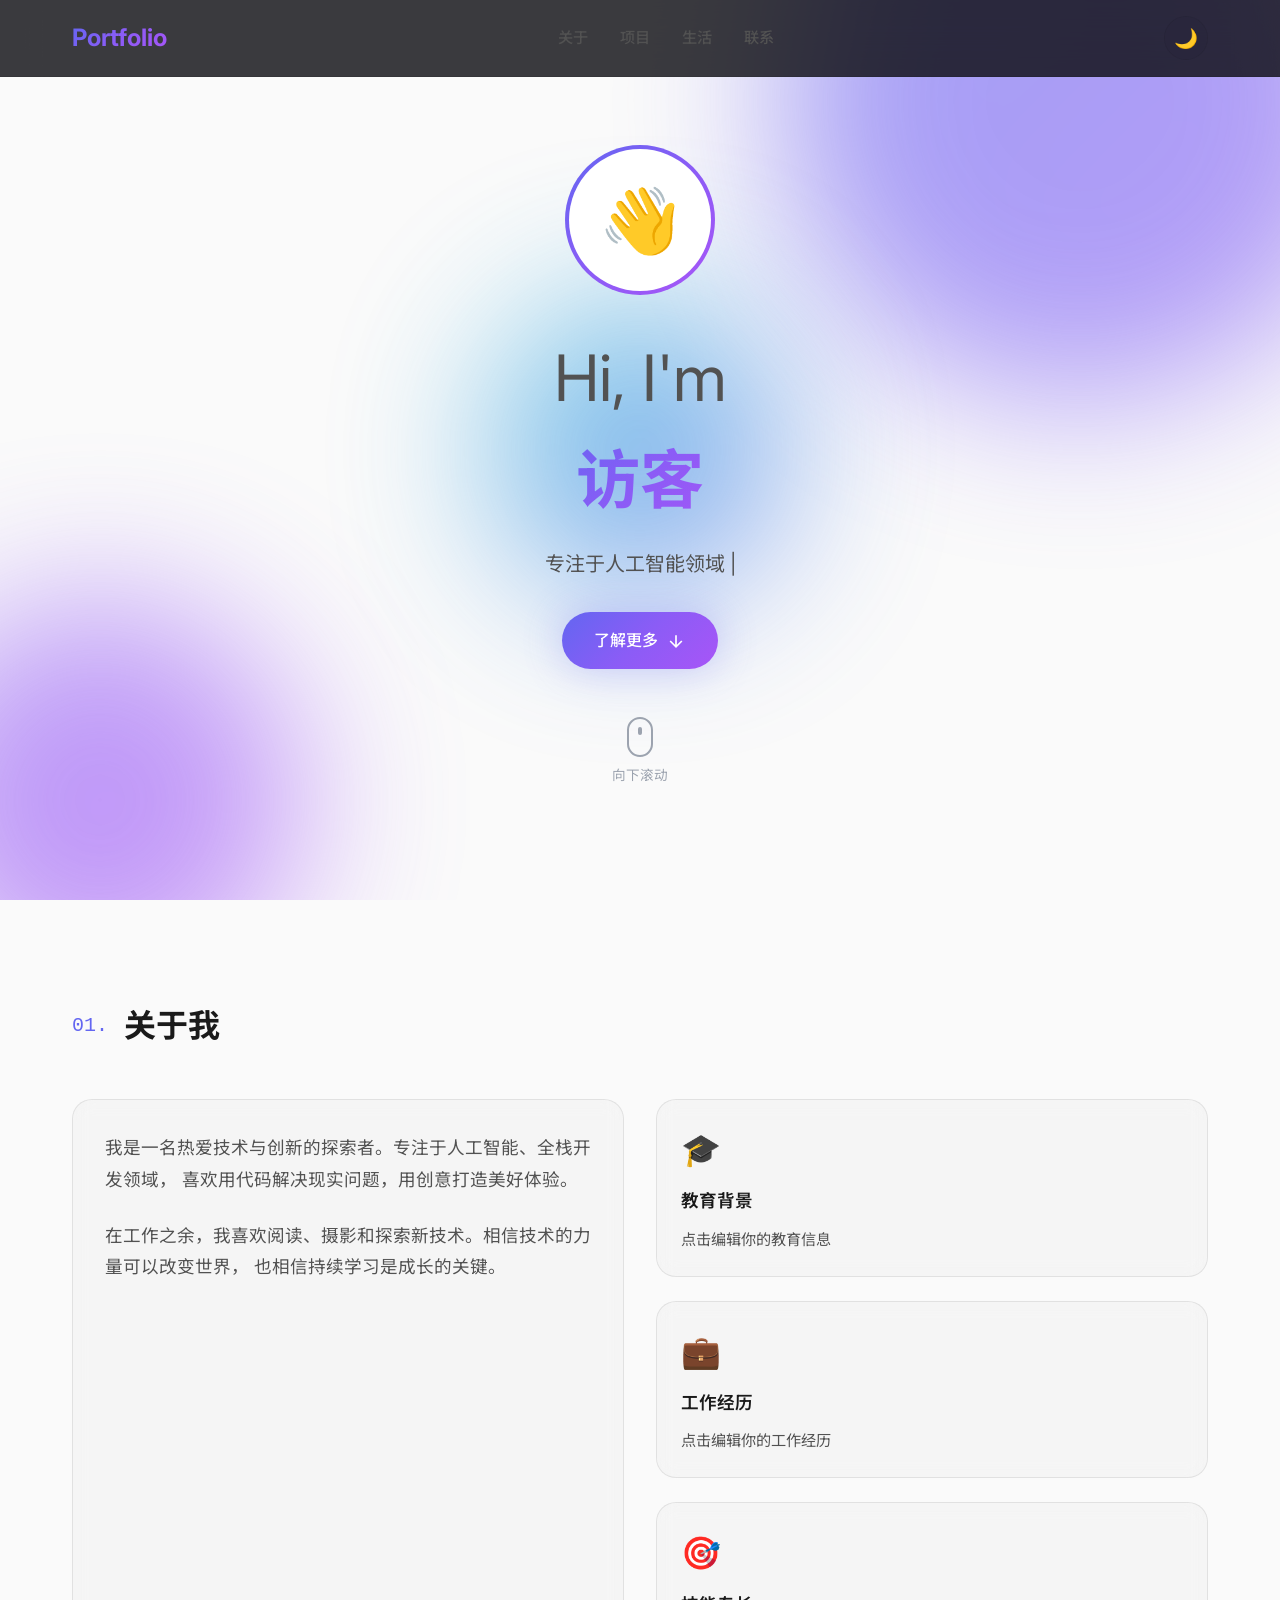
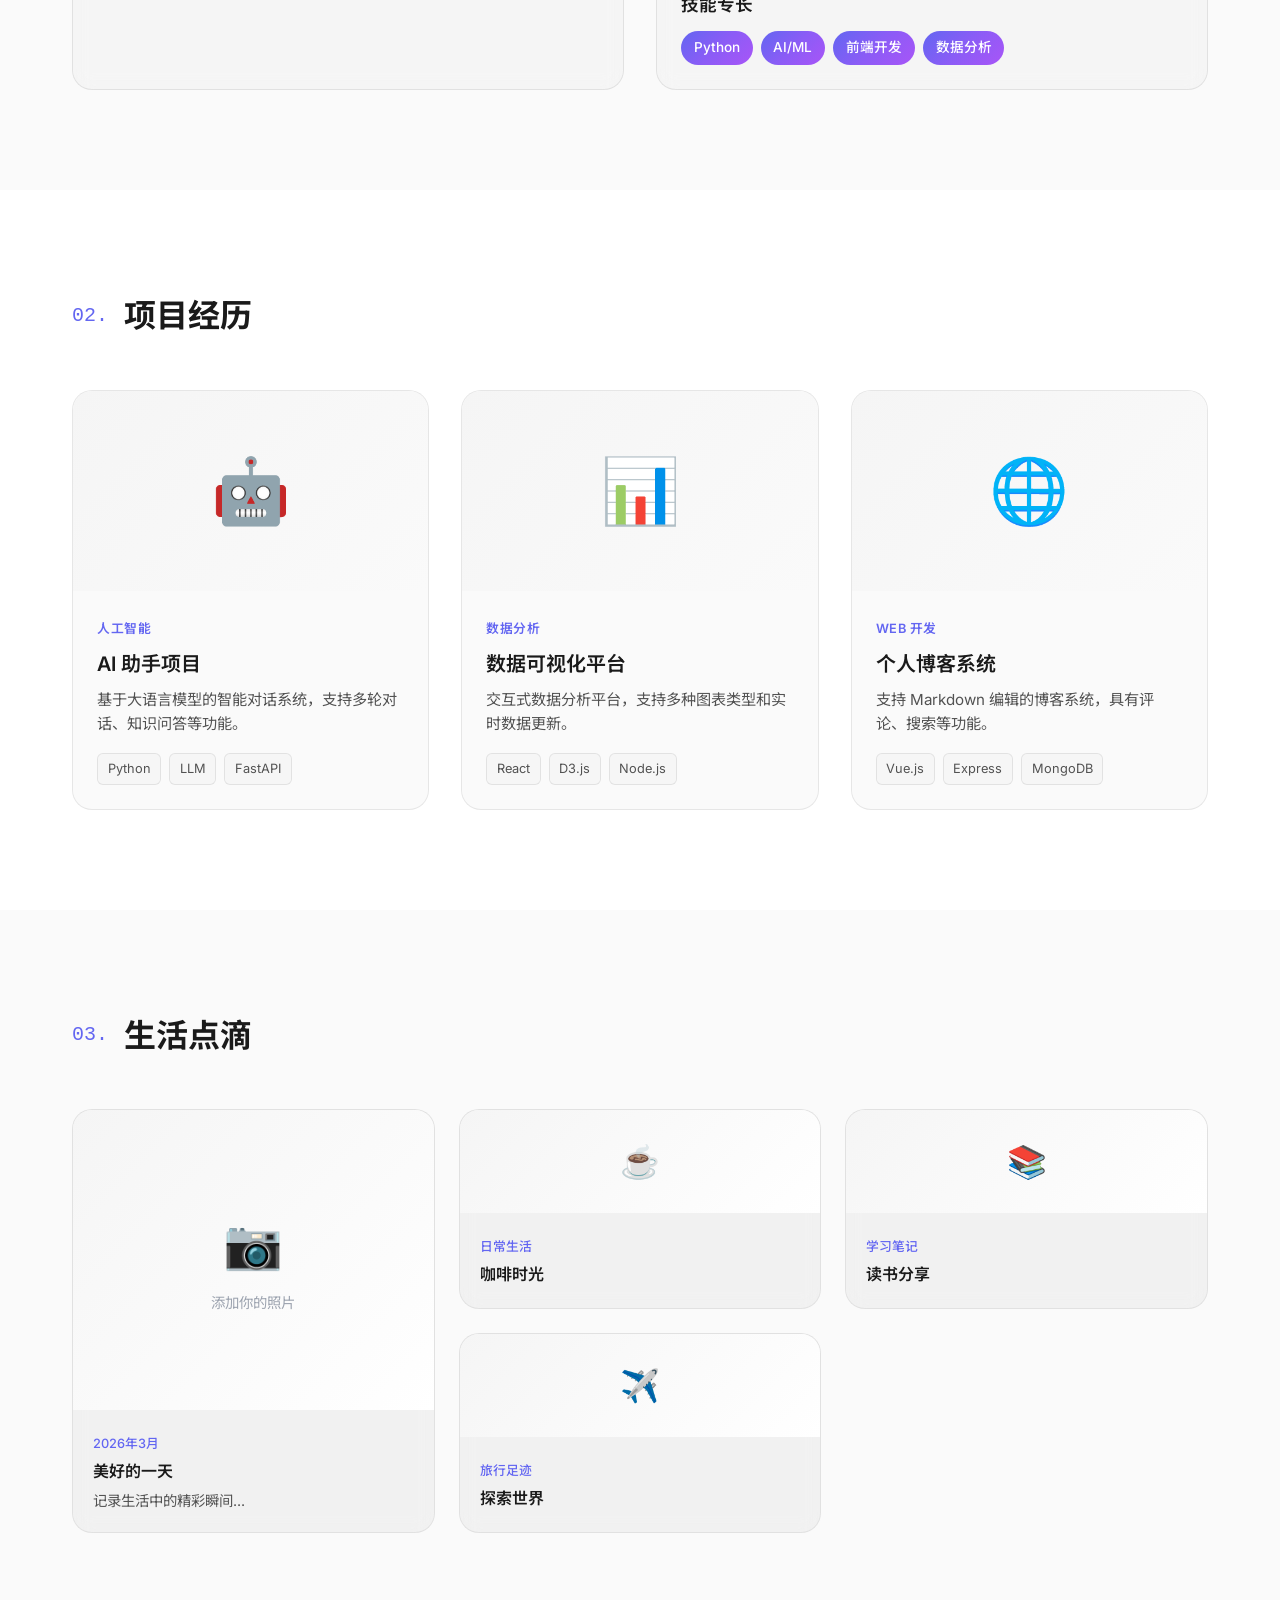
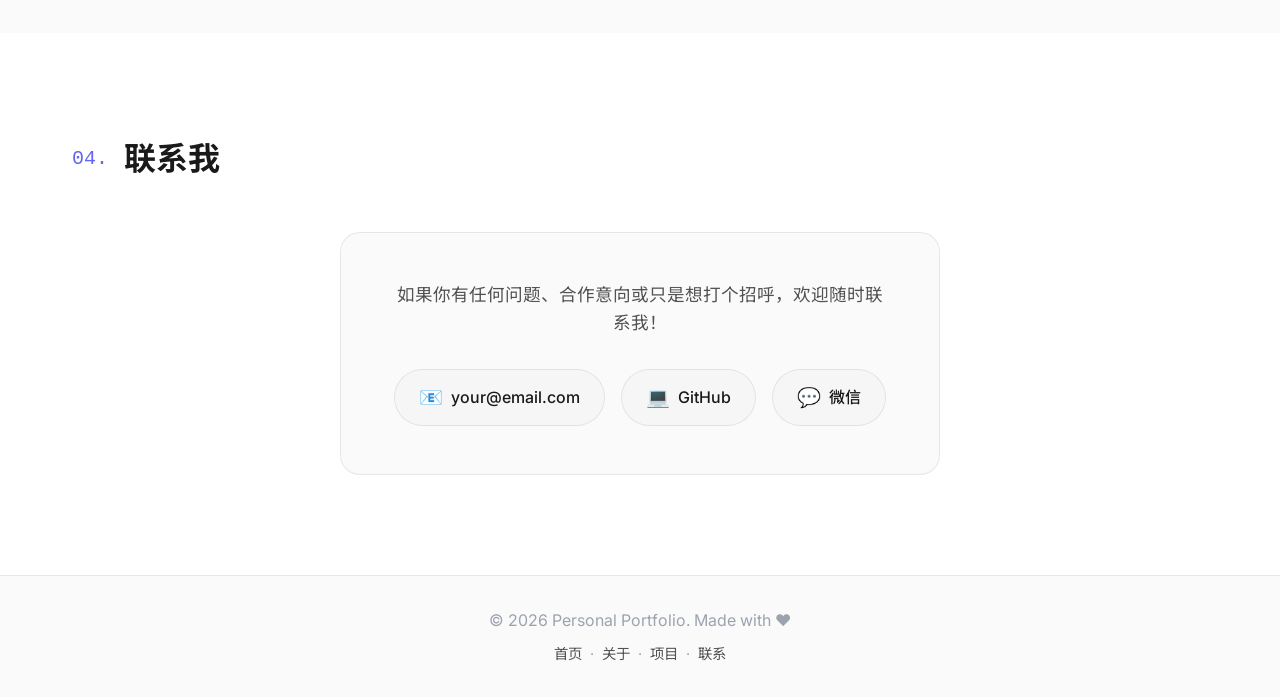
==== index.html @ 7c349e64 "Initial commit: Personal portfolio website - Modern dark/light theme design - Responsive layout with" ====
<!DOCTYPE html>
<html lang="zh-CN">
<head>
    <meta charset="UTF-8">
    <meta name="viewport" content="width=device-width, initial-scale=1.0">
    <title>个人主页</title>
    <link rel="preconnect" href="https://fonts.googleapis.com">
    <link rel="preconnect" href="https://fonts.gstatic.com" crossorigin>
    <link href="https://fonts.googleapis.com/css2?family=Inter:wght@300;400;500;600;700&family=Noto+Sans+SC:wght@300;400;500;700&display=swap" rel="stylesheet">
    <link rel="stylesheet" href="styles.css">
</head>
<body>
    <!-- 导航栏 -->
    <nav class="navbar">
        <div class="nav-container">
            <a href="#home" class="logo">Portfolio</a>
            <div class="nav-links">
                <a href="#about">关于</a>
                <a href="#projects">项目</a>
                <a href="#life">生活</a>
                <a href="#contact">联系</a>
            </div>
            <button class="theme-toggle" id="themeToggle" aria-label="切换主题">
                <span class="icon-sun">☀️</span>
                <span class="icon-moon">🌙</span>
            </button>
        </div>
    </nav>

    <!-- 首页 Hero -->
    <section id="home" class="hero">
        <div class="hero-bg">
            <div class="gradient-sphere sphere-1"></div>
            <div class="gradient-sphere sphere-2"></div>
            <div class="gradient-sphere sphere-3"></div>
        </div>
        <div class="hero-content">
            <div class="avatar-container">
                <div class="avatar-ring"></div>
                <div class="avatar">
                    <span class="avatar-emoji">👋</span>
                </div>
            </div>
            <h1 class="hero-title">
                <span class="greeting">Hi, I'm</span>
                <span class="name" id="userName">访客</span>
            </h1>
            <p class="hero-subtitle">
                <span id="typewriter"></span>
                <span class="cursor">|</span>
            </p>
            <div class="hero-cta">
                <a href="#about" class="btn btn-primary">
                    <span>了解更多</span>
                    <svg width="20" height="20" viewBox="0 0 24 24" fill="none" stroke="currentColor" stroke-width="2">
                        <path d="M12 5v14M19 12l-7 7-7-7"/>
                    </svg>
                </a>
            </div>
            <div class="scroll-indicator">
                <div class="mouse">
                    <div class="wheel"></div>
                </div>
                <span>向下滚动</span>
            </div>
        </div>
    </section>

    <!-- 关于我 -->
    <section id="about" class="section about">
        <div class="container">
            <h2 class="section-title">
                <span class="title-number">01.</span>
                关于我
            </h2>
            <div class="about-grid">
                <div class="about-intro glass-card">
                    <p class="intro-text">
                        我是一名热爱技术与创新的探索者。专注于人工智能、全栈开发领域，
                        喜欢用代码解决现实问题，用创意打造美好体验。
                    </p>
                    <p class="intro-text">
                        在工作之余，我喜欢阅读、摄影和探索新技术。相信技术的力量可以改变世界，
                        也相信持续学习是成长的关键。
                    </p>
                </div>
                <div class="about-cards">
                    <div class="info-card glass-card fade-in">
                        <div class="card-icon">🎓</div>
                        <h3>教育背景</h3>
                        <p class="card-text">点击编辑你的教育信息</p>
                    </div>
                    <div class="info-card glass-card fade-in">
                        <div class="card-icon">💼</div>
                        <h3>工作经历</h3>
                        <p class="card-text">点击编辑你的工作经历</p>
                    </div>
                    <div class="info-card glass-card fade-in">
                        <div class="card-icon">🎯</div>
                        <h3>技能专长</h3>
                        <div class="skills-tags">
                            <span class="skill-tag">Python</span>
                            <span class="skill-tag">AI/ML</span>
                            <span class="skill-tag">前端开发</span>
                            <span class="skill-tag">数据分析</span>
                        </div>
                    </div>
                </div>
            </div>
        </div>
    </section>

    <!-- 项目展示 -->
    <section id="projects" class="section projects">
        <div class="container">
            <h2 class="section-title">
                <span class="title-number">02.</span>
                项目经历
            </h2>
            <div class="projects-grid">
                <article class="project-card glass-card fade-in">
                    <div class="project-image">
                        <div class="project-placeholder">
                            <span>🤖</span>
                        </div>
                        <div class="project-overlay">
                            <a href="#" class="project-link">查看详情 →</a>
                        </div>
                    </div>
                    <div class="project-content">
                        <span class="project-tag">人工智能</span>
                        <h3 class="project-title">AI 助手项目</h3>
                        <p class="project-desc">基于大语言模型的智能对话系统，支持多轮对话、知识问答等功能。</p>
                        <div class="project-tech">
                            <span>Python</span>
                            <span>LLM</span>
                            <span>FastAPI</span>
                        </div>
                    </div>
                </article>
                <article class="project-card glass-card fade-in">
                    <div class="project-image">
                        <div class="project-placeholder">
                            <span>📊</span>
                        </div>
                        <div class="project-overlay">
                            <a href="#" class="project-link">查看详情 →</a>
                        </div>
                    </div>
                    <div class="project-content">
                        <span class="project-tag">数据分析</span>
                        <h3 class="project-title">数据可视化平台</h3>
                        <p class="project-desc">交互式数据分析平台，支持多种图表类型和实时数据更新。</p>
                        <div class="project-tech">
                            <span>React</span>
                            <span>D3.js</span>
                            <span>Node.js</span>
                        </div>
                    </div>
                </article>
                <article class="project-card glass-card fade-in">
                    <div class="project-image">
                        <div class="project-placeholder">
                            <span>🌐</span>
                        </div>
                        <div class="project-overlay">
                            <a href="#" class="project-link">查看详情 →</a>
                        </div>
                    </div>
                    <div class="project-content">
                        <span class="project-tag">Web 开发</span>
                        <h3 class="project-title">个人博客系统</h3>
                        <p class="project-desc">支持 Markdown 编辑的博客系统，具有评论、搜索等功能。</p>
                        <div class="project-tech">
                            <span>Vue.js</span>
                            <span>Express</span>
                            <span>MongoDB</span>
                        </div>
                    </div>
                </article>
            </div>
        </div>
    </section>

    <!-- 生活分享 -->
    <section id="life" class="section life">
        <div class="container">
            <h2 class="section-title">
                <span class="title-number">03.</span>
                生活点滴
            </h2>
            <div class="life-grid">
                <div class="life-card large glass-card fade-in">
                    <div class="life-image">
                        <div class="life-placeholder">
                            <span>📷</span>
                            <p>添加你的照片</p>
                        </div>
                    </div>
                    <div class="life-content">
                        <span class="life-date">2026年3月</span>
                        <h3>美好的一天</h3>
                        <p>记录生活中的精彩瞬间...</p>
                    </div>
                </div>
                <div class="life-card glass-card fade-in">
                    <div class="life-image">
                        <div class="life-placeholder small">
                            <span>☕</span>
                        </div>
                    </div>
                    <div class="life-content">
                        <span class="life-date">日常生活</span>
                        <h3>咖啡时光</h3>
                    </div>
                </div>
                <div class="life-card glass-card fade-in">
                    <div class="life-image">
                        <div class="life-placeholder small">
                            <span>📚</span>
                        </div>
                    </div>
                    <div class="life-content">
                        <span class="life-date">学习笔记</span>
                        <h3>读书分享</h3>
                    </div>
                </div>
                <div class="life-card glass-card fade-in">
                    <div class="life-image">
                        <div class="life-placeholder small">
                            <span>✈️</span>
                        </div>
                    </div>
                    <div class="life-content">
                        <span class="life-date">旅行足迹</span>
                        <h3>探索世界</h3>
                    </div>
                </div>
            </div>
        </div>
    </section>

    <!-- 联系方式 -->
    <section id="contact" class="section contact">
        <div class="container">
            <h2 class="section-title">
                <span class="title-number">04.</span>
                联系我
            </h2>
            <div class="contact-content glass-card">
                <p class="contact-intro">如果你有任何问题、合作意向或只是想打个招呼，欢迎随时联系我！</p>
                <div class="contact-links">
                    <a href="mailto:your@email.com" class="contact-link">
                        <span class="contact-icon">📧</span>
                        <span>your@email.com</span>
                    </a>
                    <a href="https://github.com/yourusername" class="contact-link" target="_blank">
                        <span class="contact-icon">💻</span>
                        <span>GitHub</span>
                    </a>
                    <a href="#" class="contact-link">
                        <span class="contact-icon">💬</span>
                        <span>微信</span>
                    </a>
                </div>
            </div>
        </div>
    </section>

    <!-- 页脚 -->
    <footer class="footer">
        <div class="container">
            <p>© 2026 Personal Portfolio. Made with ❤️</p>
            <p class="footer-links">
                <a href="#home">首页</a>
                <span>·</span>
                <a href="#about">关于</a>
                <span>·</span>
                <a href="#projects">项目</a>
                <span>·</span>
                <a href="#contact">联系</a>
            </p>
        </div>
    </footer>

    <script src="script.js"></script>
</body>
</html>
---- styles.css ----
/* ========================================
   CSS Variables & Theme
======================================== */
:root {
    /* Colors - Dark Theme (Default) */
    --bg-primary: #0a0a0f;
    --bg-secondary: #12121a;
    --bg-tertiary: #1a1a25;
    --text-primary: #ffffff;
    --text-secondary: #a0a0b0;
    --text-muted: #6b6b7b;
    --accent-primary: #6366f1;
    --accent-secondary: #8b5cf6;
    --accent-gradient: linear-gradient(135deg, #6366f1 0%, #8b5cf6 50%, #a855f7 100%);
    --glass-bg: rgba(255, 255, 255, 0.05);
    --glass-border: rgba(255, 255, 255, 0.1);
    --shadow-sm: 0 2px 8px rgba(0, 0, 0, 0.3);
    --shadow-md: 0 4px 20px rgba(0, 0, 0, 0.4);
    --shadow-lg: 0 8px 40px rgba(0, 0, 0, 0.5);
    --shadow-glow: 0 0 40px rgba(99, 102, 241, 0.3);
    
    /* Typography */
    --font-sans: 'Inter', 'Noto Sans SC', -apple-system, BlinkMacSystemFont, sans-serif;
    
    /* Spacing */
    --section-padding: 100px 0;
    --container-width: 1200px;
    
    /* Transitions */
    --transition-fast: 0.15s ease;
    --transition-base: 0.3s ease;
    --transition-slow: 0.5s ease;
}

/* Light Theme */
[data-theme="light"] {
    --bg-primary: #fafafa;
    --bg-secondary: #ffffff;
    --bg-tertiary: #f5f5f5;
    --text-primary: #1a1a1a;
    --text-secondary: #525252;
    --text-muted: #9ca3af;
    --glass-bg: rgba(0, 0, 0, 0.02);
    --glass-border: rgba(0, 0, 0, 0.08);
    --shadow-sm: 0 2px 8px rgba(0, 0, 0, 0.08);
    --shadow-md: 0 4px 20px rgba(0, 0, 0, 0.1);
    --shadow-lg: 0 8px 40px rgba(0, 0, 0, 0.12);
}

/* ========================================
   Reset & Base Styles
======================================== */
*, *::before, *::after {
    margin: 0;
    padding: 0;
    box-sizing: border-box;
}

html {
    scroll-behavior: smooth;
    font-size: 16px;
}

body {
    font-family: var(--font-sans);
    background-color: var(--bg-primary);
    color: var(--text-primary);
    line-height: 1.6;
    overflow-x: hidden;
    transition: background-color var(--transition-base), color var(--transition-base);
}

a {
    color: inherit;
    text-decoration: none;
}

/* ========================================
   Navbar
======================================== */
.navbar {
    position: fixed;
    top: 0;
    left: 0;
    right: 0;
    z-index: 1000;
    padding: 1rem 0;
    background: rgba(10, 10, 15, 0.8);
    backdrop-filter: blur(20px);
    border-bottom: 1px solid var(--glass-border);
    transition: all var(--transition-base);
}

[data-theme="light"] .navbar {
    background: rgba(255, 255, 255, 0.9);
}

.nav-container {
    max-width: var(--container-width);
    margin: 0 auto;
    padding: 0 2rem;
    display: flex;
    justify-content: space-between;
    align-items: center;
}

.logo {
    font-size: 1.5rem;
    font-weight: 700;
    background: var(--accent-gradient);
    -webkit-background-clip: text;
    -webkit-text-fill-color: transparent;
    background-clip: text;
}

.nav-links {
    display: flex;
    gap: 2rem;
}

.nav-links a {
    font-size: 0.95rem;
    font-weight: 500;
    color: var(--text-secondary);
    position: relative;
    transition: color var(--transition-fast);
}

.nav-links a::after {
    content: '';
    position: absolute;
    bottom: -4px;
    left: 0;
    width: 0;
    height: 2px;
    background: var(--accent-gradient);
    transition: width var(--transition-base);
}

.nav-links a:hover {
    color: var(--text-primary);
}

.nav-links a:hover::after {
    width: 100%;
}

.theme-toggle {
    background: var(--glass-bg);
    border: 1px solid var(--glass-border);
    border-radius: 50%;
    width: 44px;
    height: 44px;
    cursor: pointer;
    display: flex;
    align-items: center;
    justify-content: center;
    font-size: 1.2rem;
    transition: all var(--transition-base);
}

.theme-toggle:hover {
    background: var(--bg-tertiary);
    transform: scale(1.1);
}

.icon-moon { display: none; }
[data-theme="light"] .icon-sun { display: none; }
[data-theme="light"] .icon-moon { display: inline; }

/* ========================================
   Hero Section
======================================== */
.hero {
    min-height: 100vh;
    display: flex;
    align-items: center;
    justify-content: center;
    position: relative;
    overflow: hidden;
    padding: 6rem 2rem 4rem;
}

.hero-bg {
    position: absolute;
    inset: 0;
    overflow: hidden;
}

.gradient-sphere {
    position: absolute;
    border-radius: 50%;
    filter: blur(80px);
    opacity: 0.6;
    animation: float 20s ease-in-out infinite;
}

.sphere-1 {
    width: 600px;
    height: 600px;
    background: linear-gradient(135deg, #6366f1 0%, #8b5cf6 100%);
    top: -200px;
    right: -100px;
    animation-delay: 0s;
}

.sphere-2 {
    width: 400px;
    height: 400px;
    background: linear-gradient(135deg, #8b5cf6 0%, #a855f7 100%);
    bottom: -100px;
    left: -100px;
    animation-delay: -5s;
}

.sphere-3 {
    width: 300px;
    height: 300px;
    background: linear-gradient(135deg, #06b6d4 0%, #6366f1 100%);
    top: 50%;
    left: 50%;
    transform: translate(-50%, -50%);
    animation-delay: -10s;
}

@keyframes float {
    0%, 100% { transform: translate(0, 0) scale(1); }
    25% { transform: translate(30px, -30px) scale(1.05); }
    50% { transform: translate(-20px, 20px) scale(0.95); }
    75% { transform: translate(20px, 30px) scale(1.02); }
}

.hero-content {
    position: relative;
    z-index: 1;
    text-align: center;
    max-width: 800px;
}

.avatar-container {
    position: relative;
    width: 150px;
    height: 150px;
    margin: 0 auto 2rem;
}

.avatar-ring {
    position: absolute;
    inset: 0;
    border-radius: 50%;
    background: var(--accent-gradient);
    animation: ring-rotate 8s linear infinite;
}

@keyframes ring-rotate {
    from { transform: rotate(0deg); }
    to { transform: rotate(360deg); }
}

.avatar {
    position: absolute;
    inset: 4px;
    border-radius: 50%;
    background: var(--bg-secondary);
    display: flex;
    align-items: center;
    justify-content: center;
    font-size: 4rem;
}

.hero-title {
    font-size: clamp(2.5rem, 5vw, 4rem);
    font-weight: 700;
    margin-bottom: 1rem;
}

.greeting {
    color: var(--text-secondary);
    font-weight: 400;
}

.name {
    display: block;
    background: var(--accent-gradient);
    -webkit-background-clip: text;
    -webkit-text-fill-color: transparent;
    background-clip: text;
}

.hero-subtitle {
    font-size: 1.25rem;
    color: var(--text-secondary);
    min-height: 2rem;
    margin-bottom: 2rem;
}

.cursor {
    animation: blink 1s infinite;
}

@keyframes blink {
    0%, 50% { opacity: 1; }
    51%, 100% { opacity: 0; }
}

.hero-cta {
    margin-bottom: 3rem;
}

.btn {
    display: inline-flex;
    align-items: center;
    gap: 0.5rem;
    padding: 1rem 2rem;
    border-radius: 50px;
    font-weight: 500;
    transition: all var(--transition-base);
}

.btn-primary {
    background: var(--accent-gradient);
    color: white;
    box-shadow: var(--shadow-glow);
}

.btn-primary:hover {
    transform: translateY(-2px);
    box-shadow: 0 0 60px rgba(99, 102, 241, 0.5);
}

.btn-primary svg {
    transition: transform var(--transition-base);
}

.btn-primary:hover svg {
    transform: translateY(3px);
}

.scroll-indicator {
    display: flex;
    flex-direction: column;
    align-items: center;
    gap: 0.5rem;
    color: var(--text-muted);
    font-size: 0.85rem;
    animation: bounce 2s infinite;
}

.mouse {
    width: 26px;
    height: 40px;
    border: 2px solid var(--text-muted);
    border-radius: 20px;
    position: relative;
}

.wheel {
    width: 4px;
    height: 8px;
    background: var(--text-muted);
    border-radius: 2px;
    position: absolute;
    top: 8px;
    left: 50%;
    transform: translateX(-50%);
    animation: scroll 2s infinite;
}

@keyframes scroll {
    0% { opacity: 1; top: 8px; }
    100% { opacity: 0; top: 20px; }
}

@keyframes bounce {
    0%, 100% { transform: translateY(0); }
    50% { transform: translateY(10px); }
}

/* ========================================
   Sections Common
======================================== */
.section {
    padding: var(--section-padding);
    position: relative;
}

.container {
    max-width: var(--container-width);
    margin: 0 auto;
    padding: 0 2rem;
}

.section-title {
    font-size: 2rem;
    font-weight: 700;
    margin-bottom: 3rem;
    display: flex;
    align-items: center;
    gap: 1rem;
}

.title-number {
    font-size: 1.25rem;
    font-weight: 500;
    color: var(--accent-primary);
    font-family: monospace;
}

/* Glass Card */
.glass-card {
    background: var(--glass-bg);
    border: 1px solid var(--glass-border);
    border-radius: 20px;
    backdrop-filter: blur(10px);
    transition: all var(--transition-base);
}

.glass-card:hover {
    border-color: rgba(99, 102, 241, 0.3);
    box-shadow: var(--shadow-md);
}

/* Fade In Animation */
.fade-in {
    opacity: 0;
    transform: translateY(30px);
    transition: all 0.6s ease-out;
}

.fade-in.visible {
    opacity: 1;
    transform: translateY(0);
}

/* ========================================
   About Section
======================================== */
.about-grid {
    display: grid;
    grid-template-columns: 1fr 1fr;
    gap: 2rem;
}

.about-intro {
    padding: 2rem;
}

.intro-text {
    color: var(--text-secondary);
    margin-bottom: 1.5rem;
    font-size: 1.1rem;
    line-height: 1.8;
}

.about-cards {
    display: flex;
    flex-direction: column;
    gap: 1.5rem;
}

.info-card {
    padding: 1.5rem;
    display: flex;
    flex-direction: column;
    gap: 0.75rem;
}

.card-icon {
    font-size: 2rem;
}

.info-card h3 {
    font-size: 1.1rem;
    font-weight: 600;
}

.card-text {
    color: var(--text-secondary);
    font-size: 0.95rem;
}

.skills-tags {
    display: flex;
    flex-wrap: wrap;
    gap: 0.5rem;
}

.skill-tag {
    padding: 0.4rem 0.8rem;
    background: var(--accent-gradient);
    color: white;
    border-radius: 20px;
    font-size: 0.85rem;
    font-weight: 500;
}

/* ========================================
   Projects Section
======================================== */
.projects {
    background: var(--bg-secondary);
}

.projects-grid {
    display: grid;
    grid-template-columns: repeat(auto-fit, minmax(320px, 1fr));
    gap: 2rem;
}

.project-card {
    overflow: hidden;
    cursor: pointer;
}

.project-image {
    position: relative;
    height: 200px;
    overflow: hidden;
}

.project-placeholder {
    width: 100%;
    height: 100%;
    background: linear-gradient(135deg, var(--bg-tertiary) 0%, var(--bg-primary) 100%);
    display: flex;
    align-items: center;
    justify-content: center;
    font-size: 4rem;
}

.project-overlay {
    position: absolute;
    inset: 0;
    background: rgba(99, 102, 241, 0.9);
    display: flex;
    align-items: center;
    justify-content: center;
    opacity: 0;
    transition: opacity var(--transition-base);
}

.project-card:hover .project-overlay {
    opacity: 1;
}

.project-link {
    color: white;
    font-weight: 600;
    font-size: 1.1rem;
}

.project-content {
    padding: 1.5rem;
}

.project-tag {
    font-size: 0.8rem;
    color: var(--accent-primary);
    font-weight: 600;
    text-transform: uppercase;
    letter-spacing: 0.5px;
}

.project-title {
    font-size: 1.25rem;
    font-weight: 600;
    margin: 0.5rem 0;
}

.project-desc {
    color: var(--text-secondary);
    font-size: 0.95rem;
    margin-bottom: 1rem;
}

.project-tech {
    display: flex;
    flex-wrap: wrap;
    gap: 0.5rem;
}

.project-tech span {
    padding: 0.3rem 0.6rem;
    background: var(--glass-bg);
    border: 1px solid var(--glass-border);
    border-radius: 6px;
    font-size: 0.8rem;
    color: var(--text-secondary);
}

/* ========================================
   Life Section
======================================== */
.life-grid {
    display: grid;
    grid-template-columns: repeat(3, 1fr);
    grid-template-rows: repeat(2, 200px);
    gap: 1.5rem;
}

.life-card {
    overflow: hidden;
    display: flex;
    flex-direction: column;
}

.life-card.large {
    grid-column: 1 / 2;
    grid-row: 1 / 3;
}

.life-image {
    flex: 1;
    overflow: hidden;
}

.life-placeholder {
    width: 100%;
    height: 100%;
    background: linear-gradient(135deg, var(--bg-tertiary) 0%, var(--bg-secondary) 100%);
    display: flex;
    flex-direction: column;
    align-items: center;
    justify-content: center;
    gap: 0.5rem;
    font-size: 3rem;
    color: var(--text-muted);
}

.life-placeholder.small {
    font-size: 2rem;
}

.life-placeholder p {
    font-size: 0.9rem;
}

.life-content {
    padding: 1.25rem;
    background: var(--glass-bg);
}

.life-date {
    font-size: 0.8rem;
    color: var(--accent-primary);
    font-weight: 500;
}

.life-content h3 {
    font-size: 1rem;
    font-weight: 600;
    margin-top: 0.25rem;
}

.life-content p {
    font-size: 0.9rem;
    color: var(--text-secondary);
    margin-top: 0.25rem;
}

.life-card:hover .life-placeholder {
    transform: scale(1.05);
    transition: transform var(--transition-slow);
}

/* ========================================
   Contact Section
======================================== */
.contact {
    background: var(--bg-secondary);
}

.contact-content {
    max-width: 600px;
    margin: 0 auto;
    padding: 3rem;
    text-align: center;
}

.contact-intro {
    font-size: 1.1rem;
    color: var(--text-secondary);
    margin-bottom: 2rem;
}

.contact-links {
    display: flex;
    flex-wrap: wrap;
    justify-content: center;
    gap: 1rem;
}

.contact-link {
    display: flex;
    align-items: center;
    gap: 0.5rem;
    padding: 0.75rem 1.5rem;
    background: var(--glass-bg);
    border: 1px solid var(--glass-border);
    border-radius: 50px;
    font-weight: 500;
    transition: all var(--transition-base);
}

.contact-link:hover {
    background: var(--accent-gradient);
    color: white;
    border-color: transparent;
    transform: translateY(-2px);
}

.contact-icon {
    font-size: 1.2rem;
}

/* ========================================
   Footer
======================================== */
.footer {
    padding: 2rem;
    text-align: center;
    border-top: 1px solid var(--glass-border);
    color: var(--text-muted);
}

.footer-links {
    margin-top: 0.5rem;
    display: flex;
    justify-content: center;
    gap: 0.5rem;
    font-size: 0.9rem;
}

.footer-links a {
    color: var(--text-secondary);
    transition: color var(--transition-fast);
}

.footer-links a:hover {
    color: var(--accent-primary);
}

/* ========================================
   Responsive Design
======================================== */
@media (max-width: 968px) {
    .about-grid {
        grid-template-columns: 1fr;
    }
    
    .life-grid {
        grid-template-columns: 1fr 1fr;
        grid-template-rows: auto;
    }
    
    .life-card.large {
        grid-column: 1 / 3;
        grid-row: auto;
    }
}

@media (max-width: 768px) {
    :root {
        --section-padding: 60px 0;
    }
    
    .nav-links {
        display: none;
    }
    
    .hero-title {
        font-size: 2.5rem;
    }
    
    .section-title {
        font-size: 1.5rem;
    }
    
    .projects-grid {
        grid-template-columns: 1fr;
    }
    
    .life-grid {
        grid-template-columns: 1fr;
    }
    
    .life-card.large {
        grid-column: auto;
    }
    
    .contact-content {
        padding: 2rem;
    }
}

/* ========================================
   Utility Classes
======================================== */
.text-gradient {
    background: var(--accent-gradient);
    -webkit-background-clip: text;
    -webkit-text-fill-color: transparent;
    background-clip: text;
}
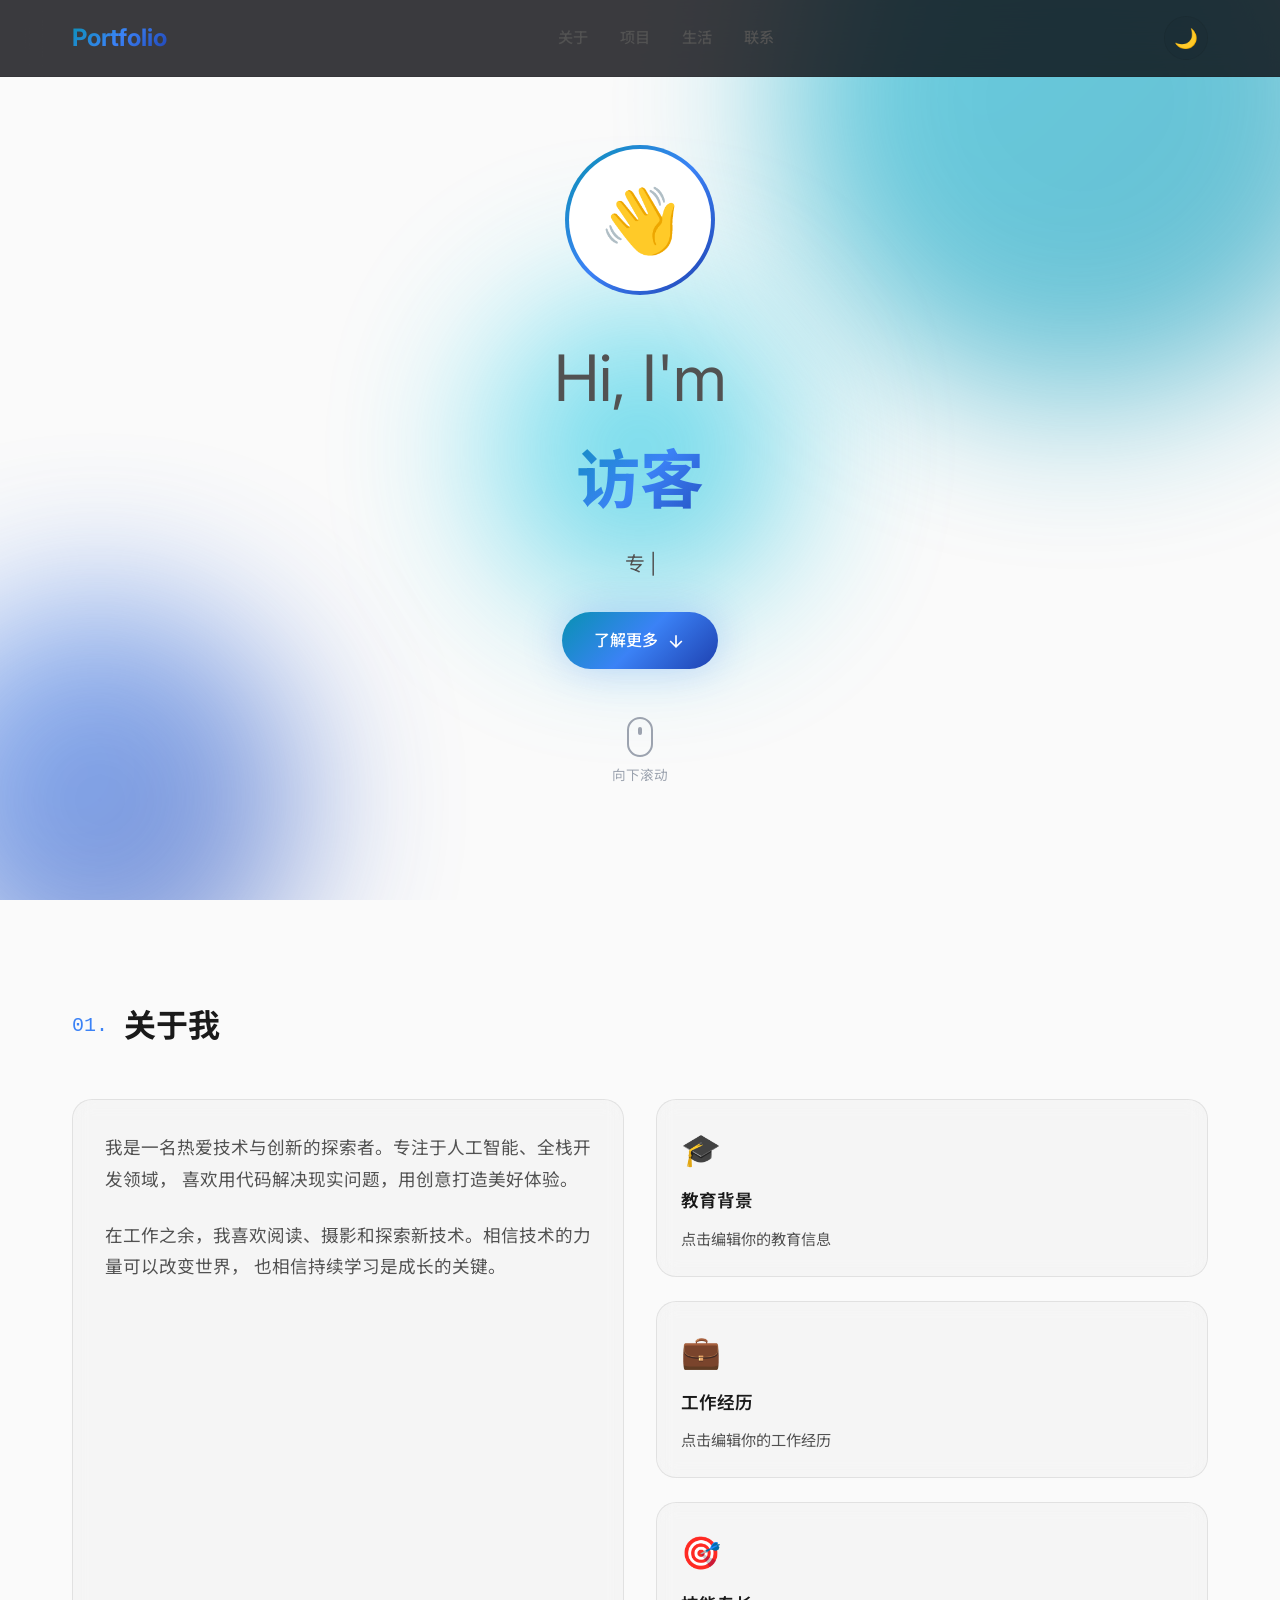
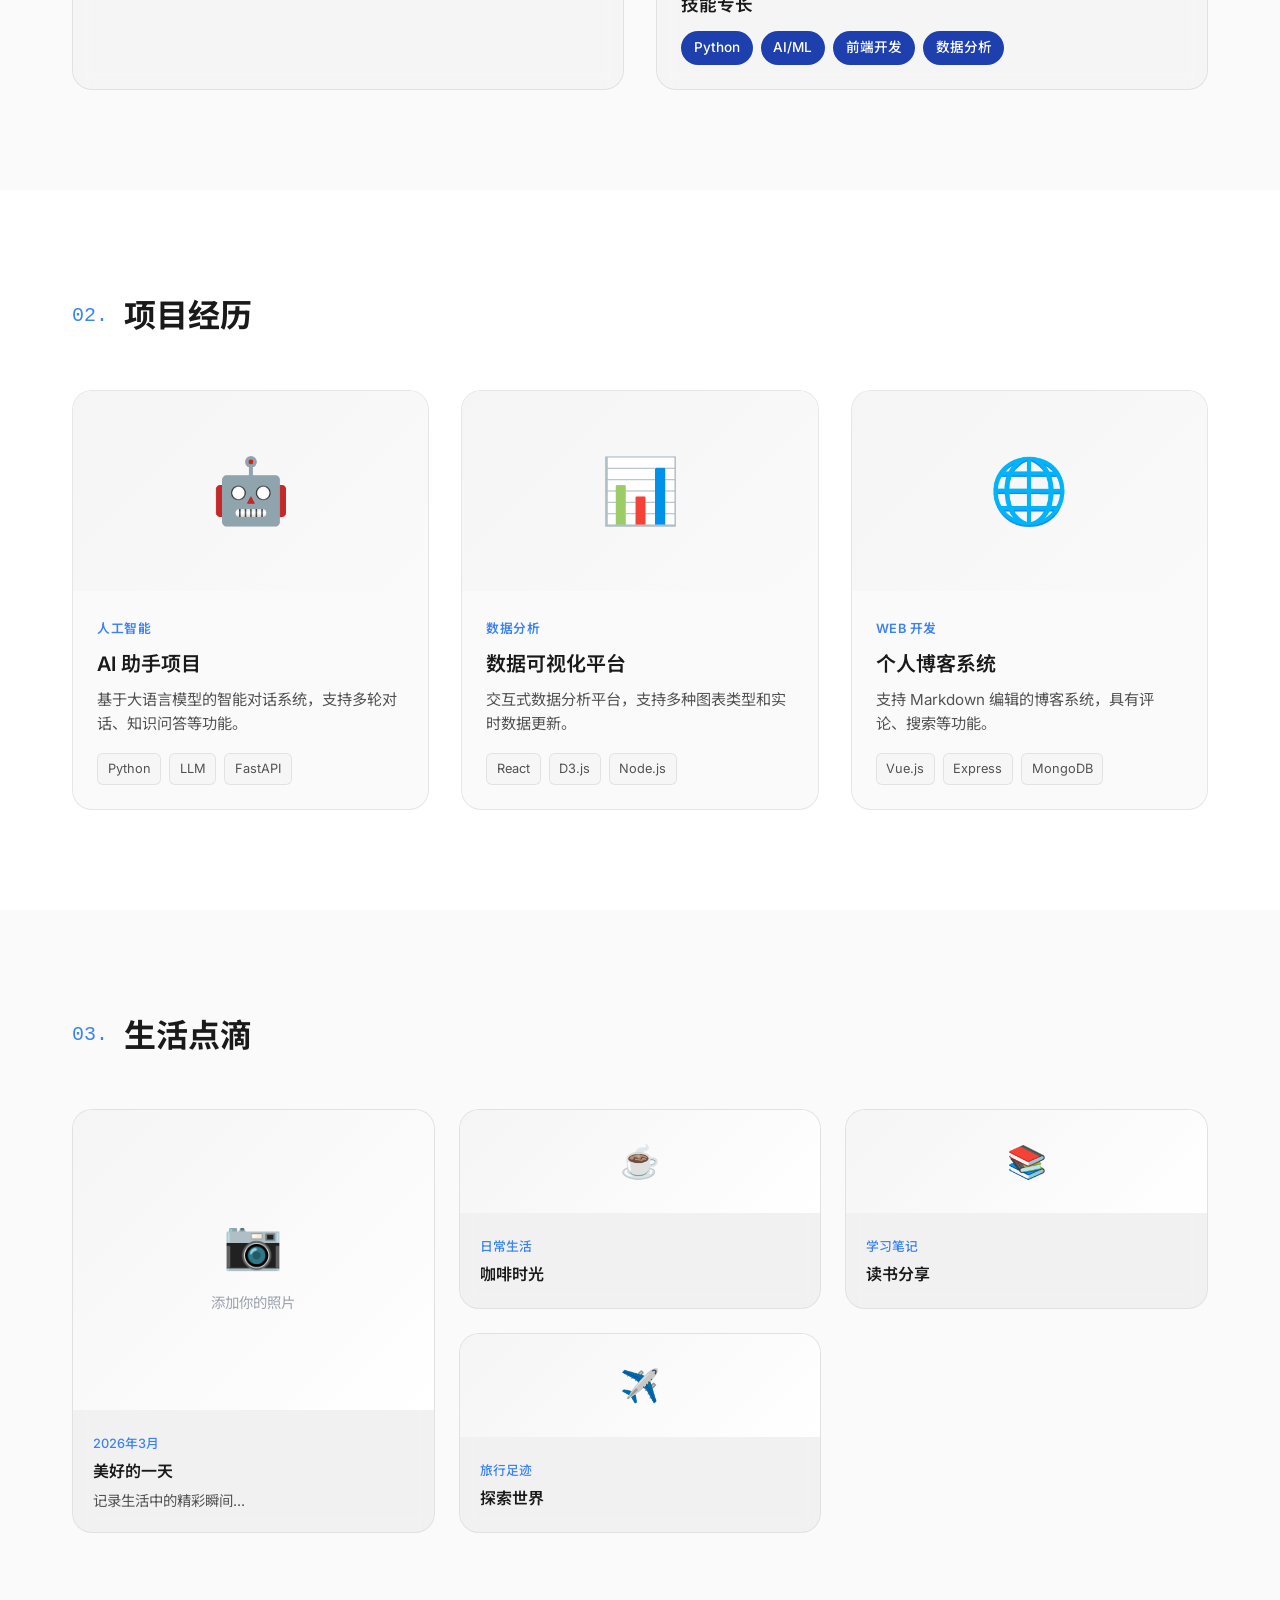
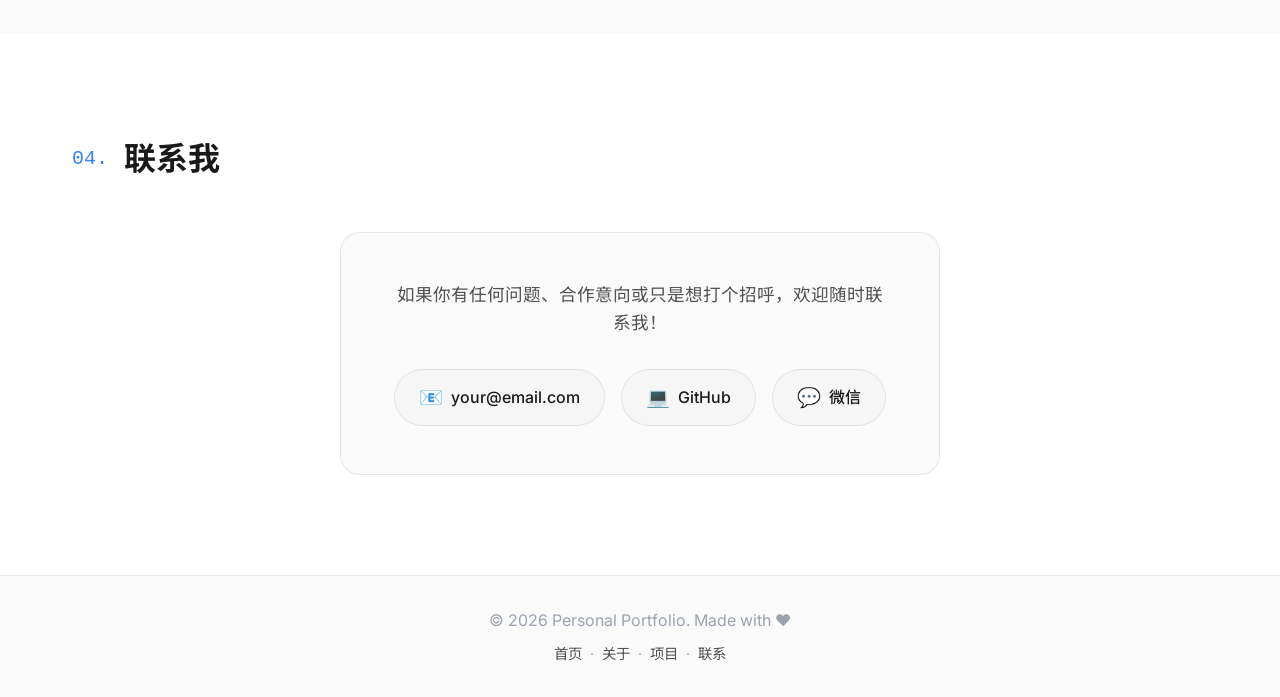
==== commit 67267ab3: "Add cache-busting version query to force CSS refresh" ====
--- a/index.html
+++ b/index.html
@@ -7,7 +7,7 @@
     <link rel="preconnect" href="https://fonts.googleapis.com">
     <link rel="preconnect" href="https://fonts.gstatic.com" crossorigin>
     <link href="https://fonts.googleapis.com/css2?family=Inter:wght@300;400;500;600;700&family=Noto+Sans+SC:wght@300;400;500;700&display=swap" rel="stylesheet">
-    <link rel="stylesheet" href="styles.css">
+    <link rel="stylesheet" href="styles.css?v=2">
 </head>
 <body>
     <!-- 导航栏 -->
@@ -283,6 +283,6 @@
         </div>
     </footer>
 
-    <script src="script.js"></script>
+    <script src="script.js?v=2"></script>
 </body>
 </html>
--- a/styles.css
+++ b/styles.css
@@ -9,15 +9,15 @@
     --text-primary: #ffffff;
     --text-secondary: #a0a0b0;
     --text-muted: #6b6b7b;
-    --accent-primary: #6366f1;
-    --accent-secondary: #8b5cf6;
-    --accent-gradient: linear-gradient(135deg, #6366f1 0%, #8b5cf6 50%, #a855f7 100%);
+    --accent-primary: #3b82f6;
+    --accent-secondary: #1e40af;
+    --accent-gradient: linear-gradient(135deg, #0891b2 0%, #3b82f6 50%, #1e40af 100%);
     --glass-bg: rgba(255, 255, 255, 0.05);
     --glass-border: rgba(255, 255, 255, 0.1);
     --shadow-sm: 0 2px 8px rgba(0, 0, 0, 0.3);
     --shadow-md: 0 4px 20px rgba(0, 0, 0, 0.4);
     --shadow-lg: 0 8px 40px rgba(0, 0, 0, 0.5);
-    --shadow-glow: 0 0 40px rgba(99, 102, 241, 0.3);
+    --shadow-glow: 0 0 40px rgba(59, 130, 246, 0.3);
     
     /* Typography */
     --font-sans: 'Inter', 'Noto Sans SC', -apple-system, BlinkMacSystemFont, sans-serif;
@@ -198,7 +198,7 @@
 .sphere-1 {
     width: 600px;
     height: 600px;
-    background: linear-gradient(135deg, #6366f1 0%, #8b5cf6 100%);
+    background: linear-gradient(135deg, #06b6d4 0%, #0891b2 100%);
     top: -200px;
     right: -100px;
     animation-delay: 0s;
@@ -207,7 +207,7 @@
 .sphere-2 {
     width: 400px;
     height: 400px;
-    background: linear-gradient(135deg, #8b5cf6 0%, #a855f7 100%);
+    background: linear-gradient(135deg, #3b82f6 0%, #1e40af 100%);
     bottom: -100px;
     left: -100px;
     animation-delay: -5s;
@@ -216,7 +216,7 @@
 .sphere-3 {
     width: 300px;
     height: 300px;
-    background: linear-gradient(135deg, #06b6d4 0%, #6366f1 100%);
+    background: linear-gradient(135deg, #22d3ee 0%, #06b6d4 100%);
     top: 50%;
     left: 50%;
     transform: translate(-50%, -50%);
@@ -325,7 +325,7 @@
 
 .btn-primary:hover {
     transform: translateY(-2px);
-    box-shadow: 0 0 60px rgba(99, 102, 241, 0.5);
+    box-shadow: 0 0 60px rgba(59, 130, 246, 0.5);
 }
 
 .btn-primary svg {
@@ -416,7 +416,7 @@
 }
 
 .glass-card:hover {
-    border-color: rgba(99, 102, 241, 0.3);
+    border-color: rgba(59, 130, 246, 0.3);
     box-shadow: var(--shadow-md);
 }
 
@@ -487,7 +487,7 @@
 
 .skill-tag {
     padding: 0.4rem 0.8rem;
-    background: var(--accent-gradient);
+    background: #1e40af;
     color: white;
     border-radius: 20px;
     font-size: 0.85rem;
@@ -531,7 +531,7 @@
 .project-overlay {
     position: absolute;
     inset: 0;
-    background: rgba(99, 102, 241, 0.9);
+    background: rgba(59, 130, 246, 0.9);
     display: flex;
     align-items: center;
     justify-content: center;
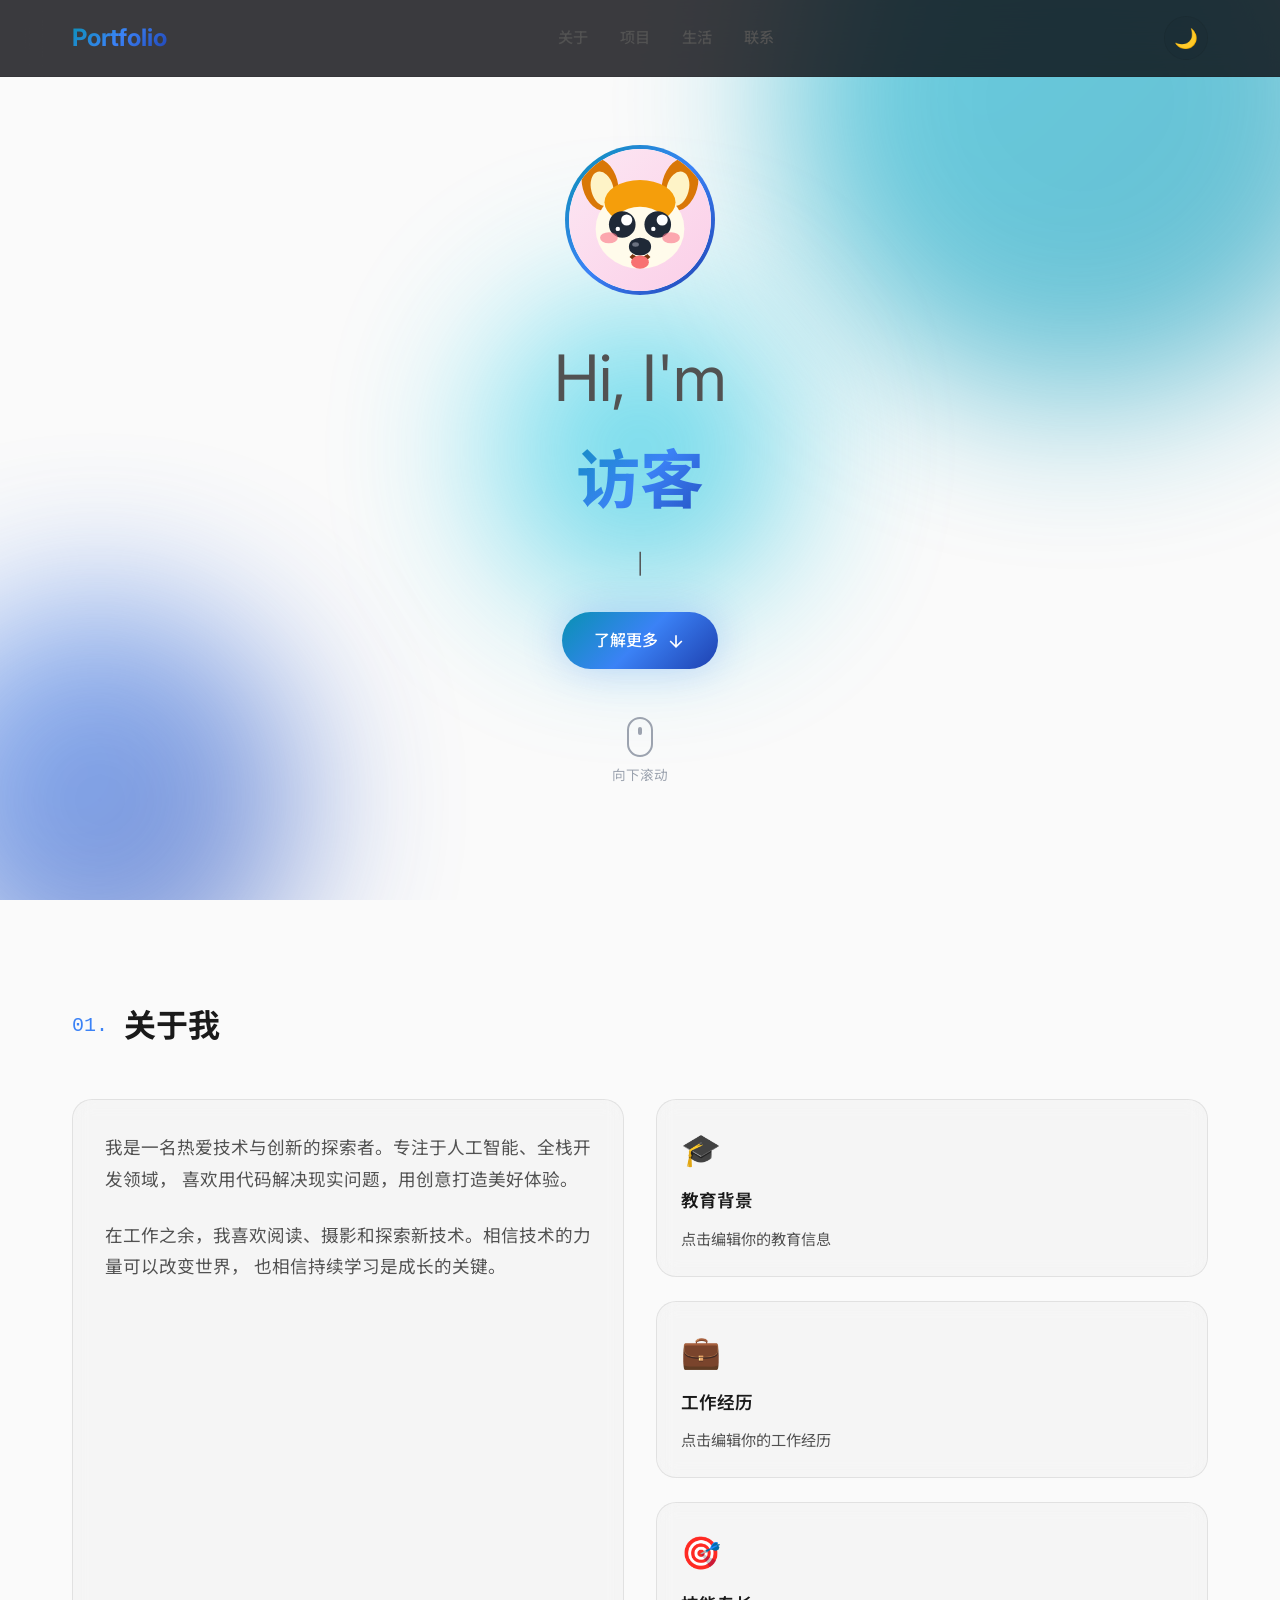
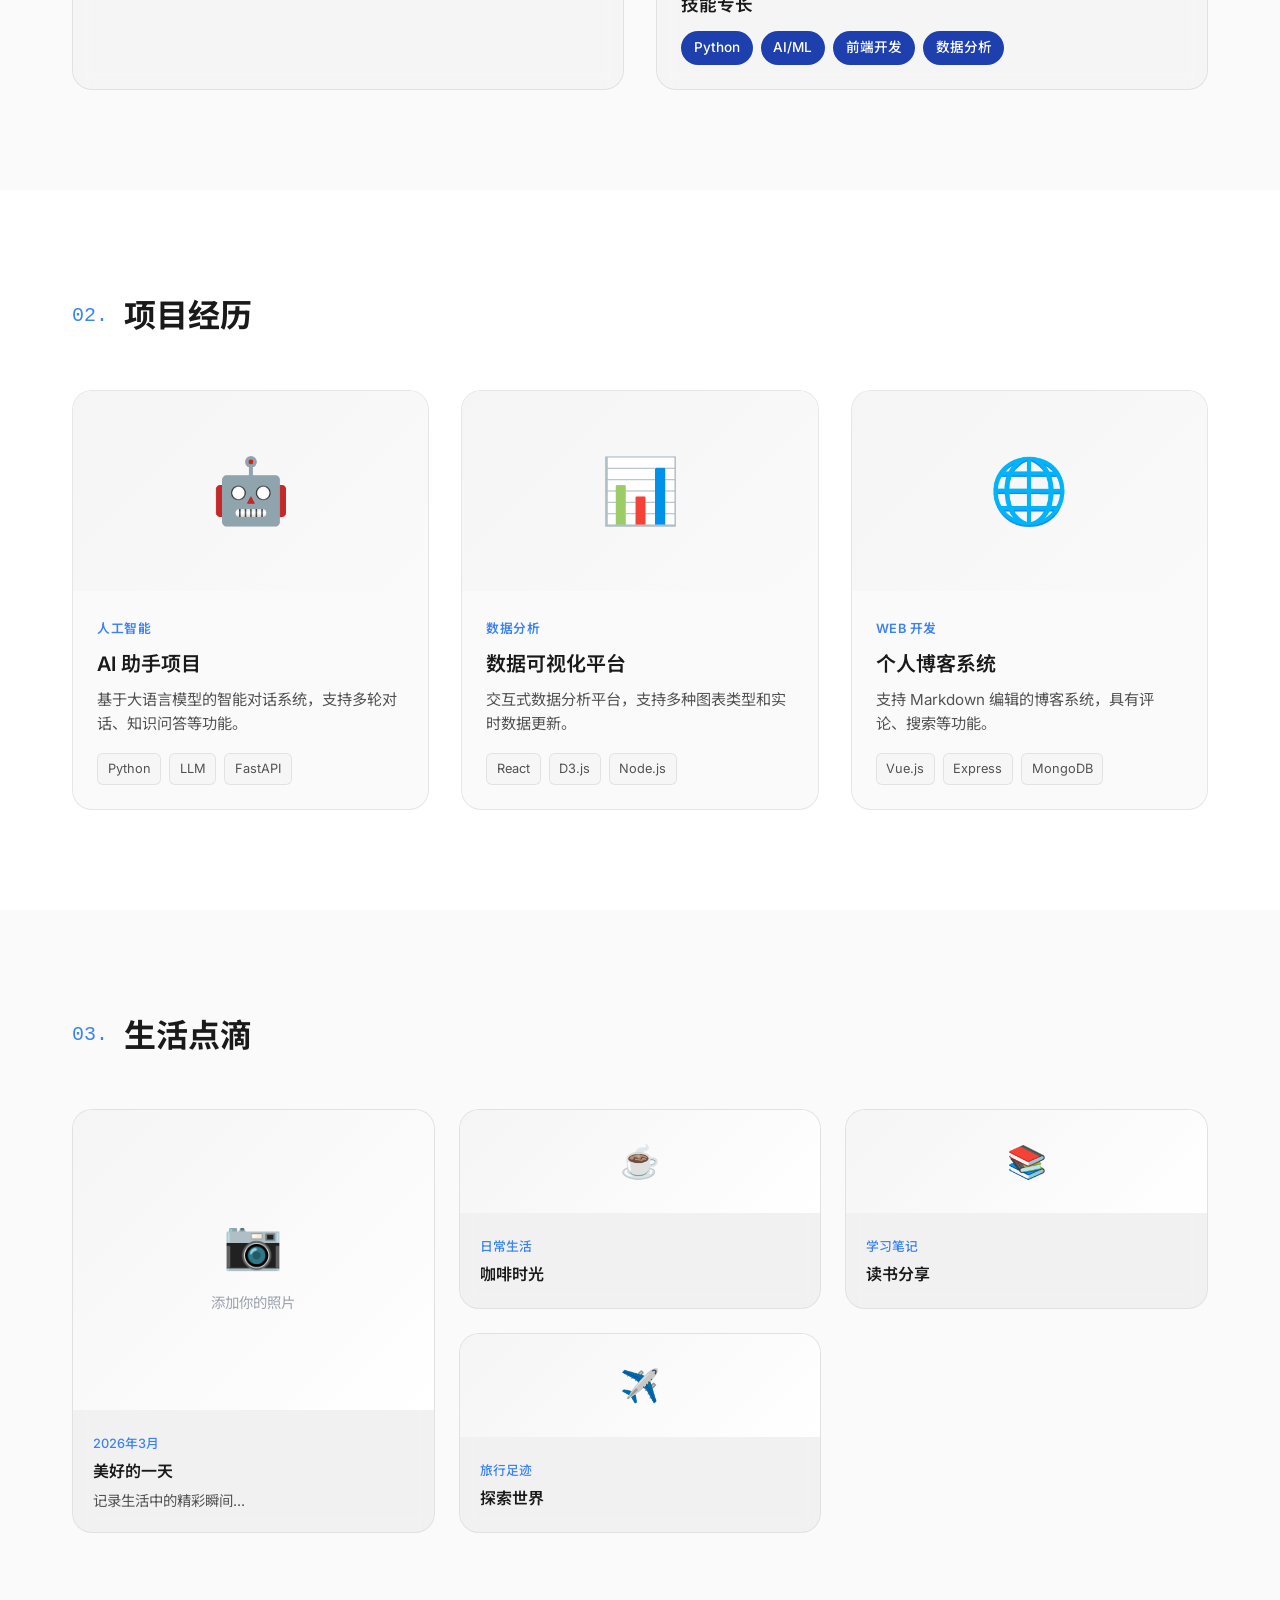
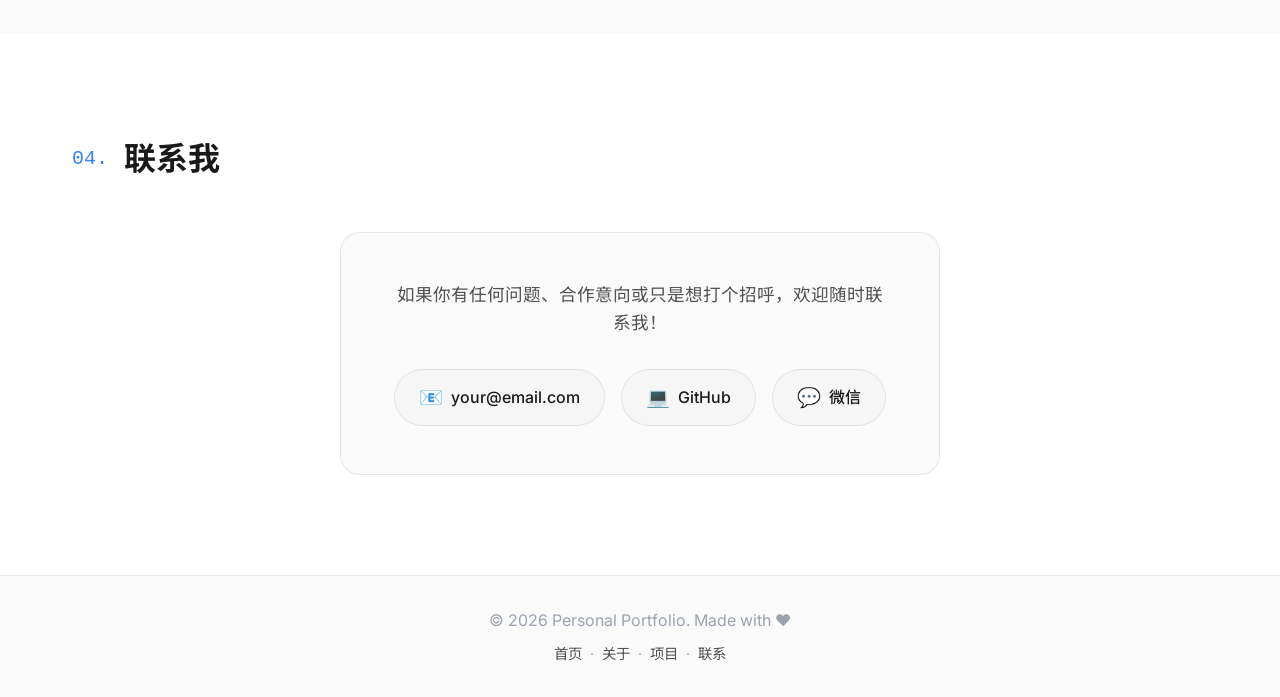
==== commit 9472dfca: "Apply Shiba avatar to homepage hero section - Replace emoji with custom Shiba Inu SVG avatar - Add a" ====
--- a/index.html
+++ b/index.html
@@ -38,7 +38,7 @@
             <div class="avatar-container">
                 <div class="avatar-ring"></div>
                 <div class="avatar">
-                    <span class="avatar-emoji">👋</span>
+                    <img src="avatar-shiba.svg" alt="Shiba Avatar" class="avatar-img">
                 </div>
             </div>
             <h1 class="hero-title">
--- a/styles.css
+++ b/styles.css
@@ -265,7 +265,13 @@
     display: flex;
     align-items: center;
     justify-content: center;
-    font-size: 4rem;
+    overflow: hidden;
+}
+
+.avatar-img {
+    width: 100%;
+    height: 100%;
+    object-fit: cover;
 }
 
 .hero-title {
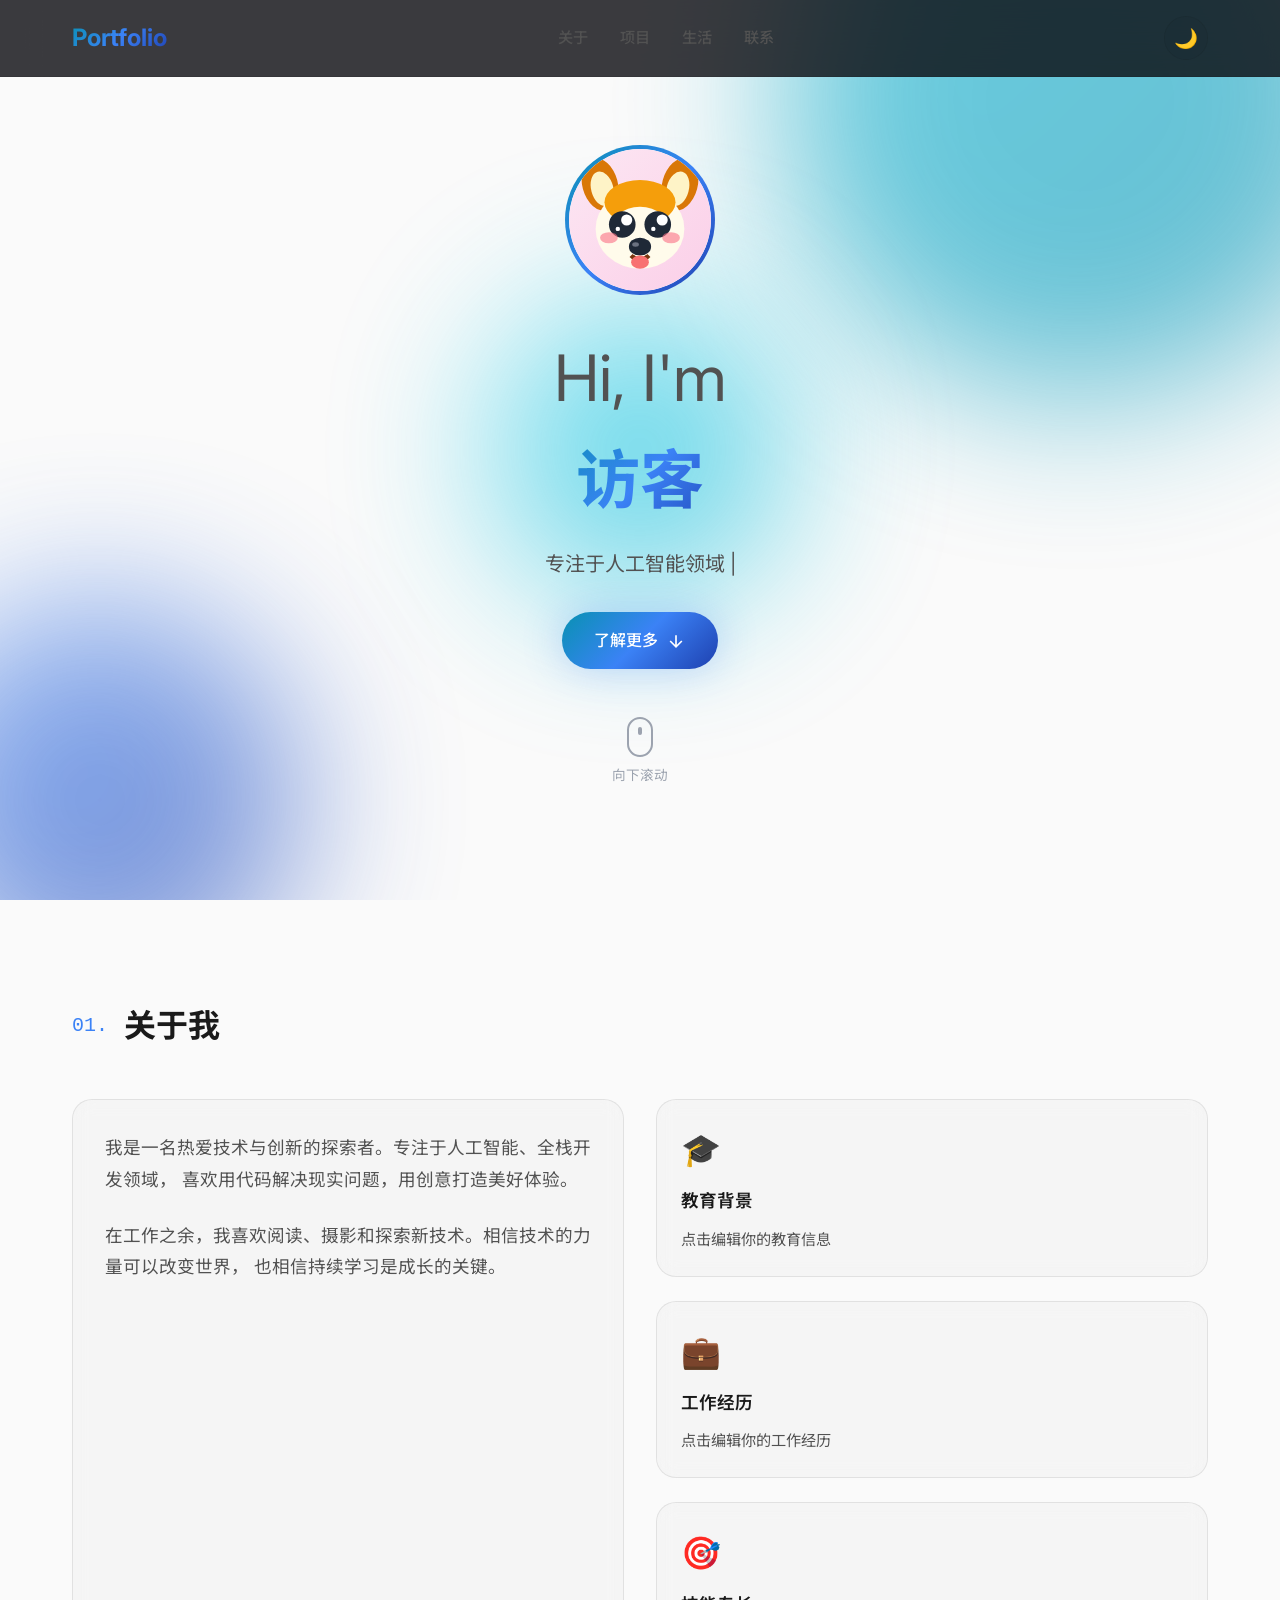
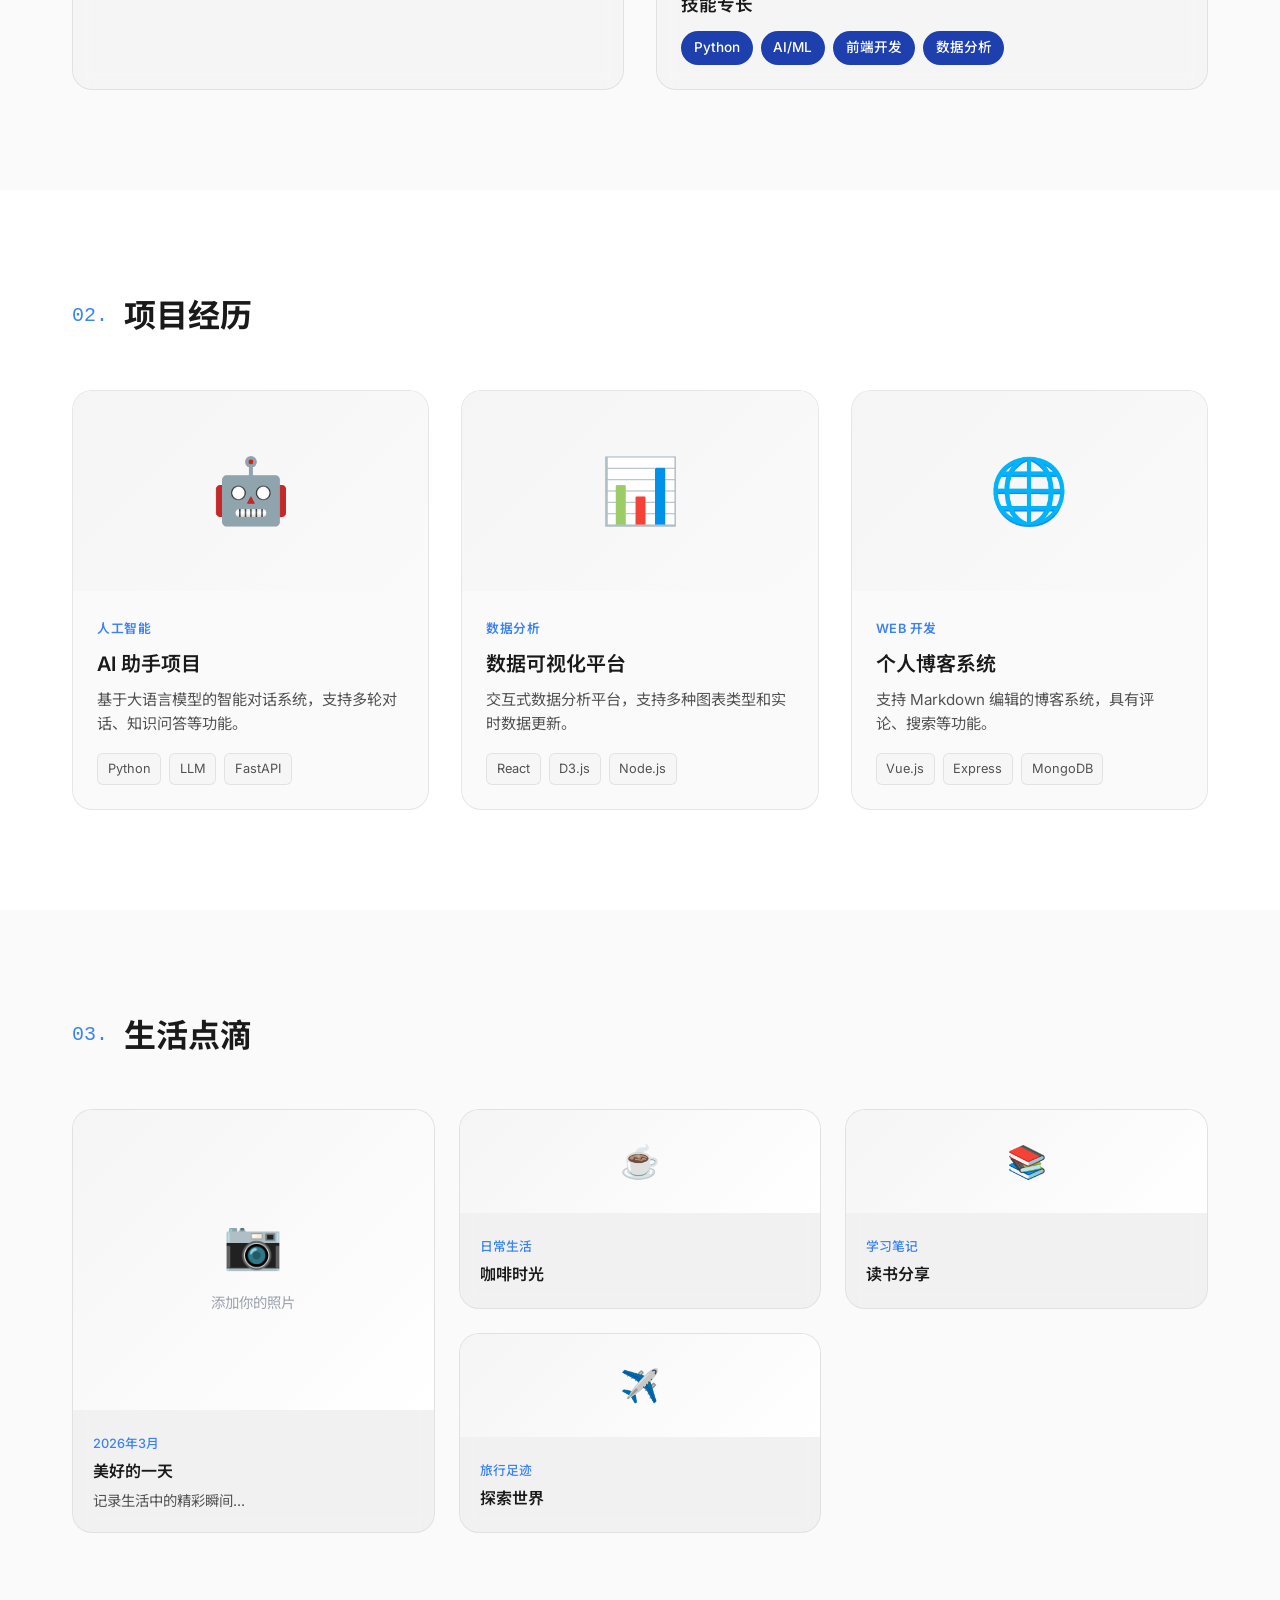
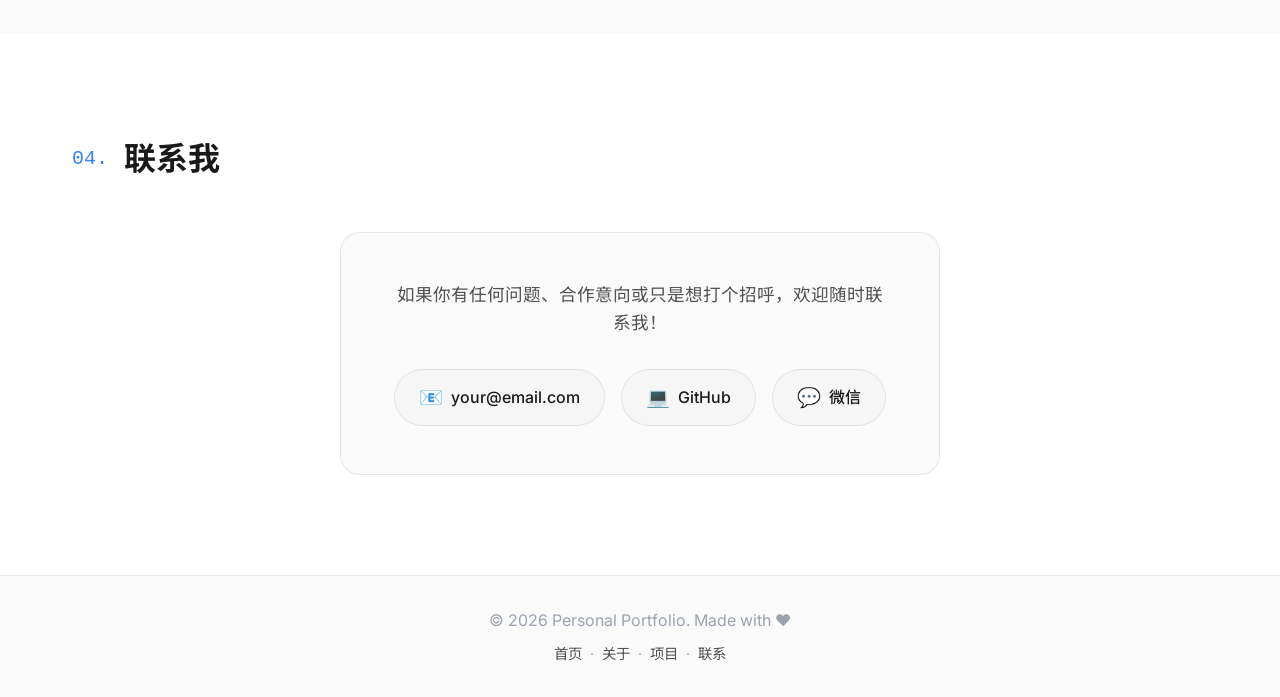
==== commit a910b348: "Update cache version" ====
--- a/index.html
+++ b/index.html
@@ -7,7 +7,7 @@
     <link rel="preconnect" href="https://fonts.googleapis.com">
     <link rel="preconnect" href="https://fonts.gstatic.com" crossorigin>
     <link href="https://fonts.googleapis.com/css2?family=Inter:wght@300;400;500;600;700&family=Noto+Sans+SC:wght@300;400;500;700&display=swap" rel="stylesheet">
-    <link rel="stylesheet" href="styles.css?v=2">
+    <link rel="stylesheet" href="styles.css?v=3">
 </head>
 <body>
     <!-- 导航栏 -->
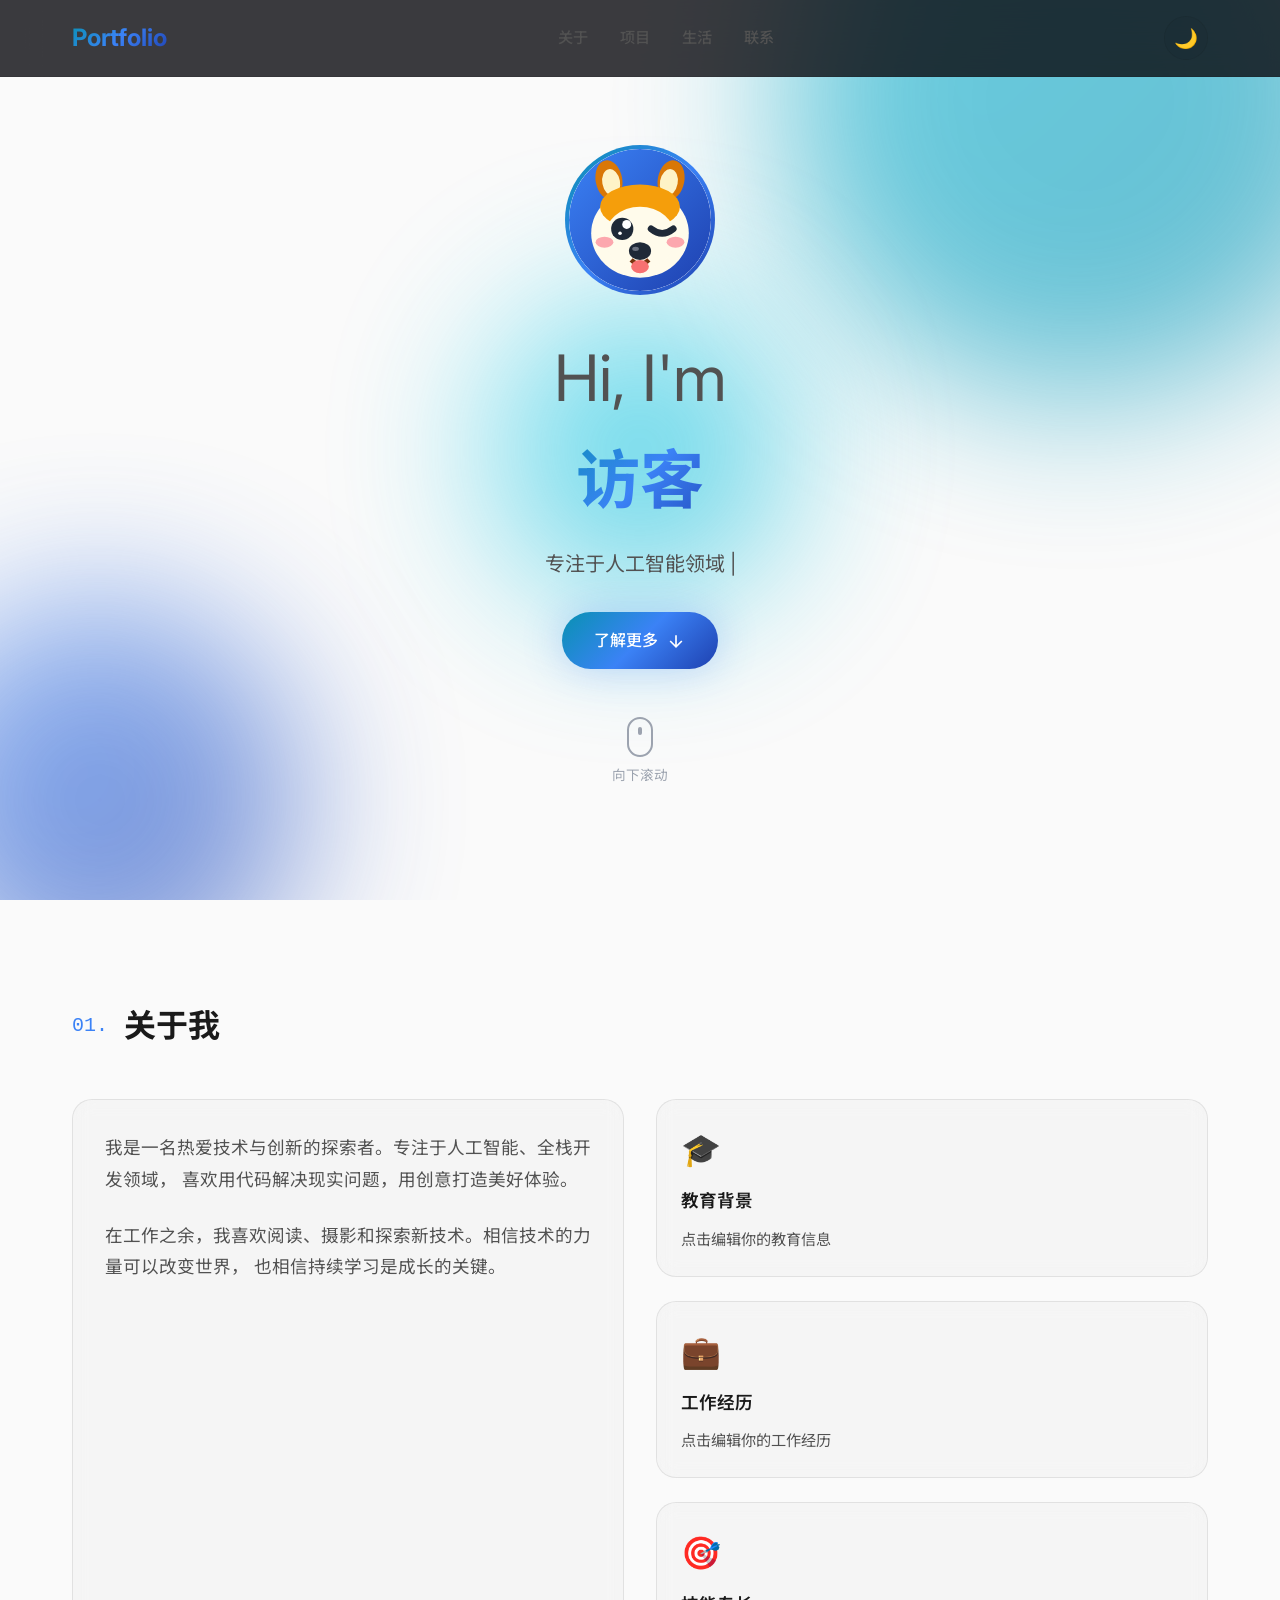
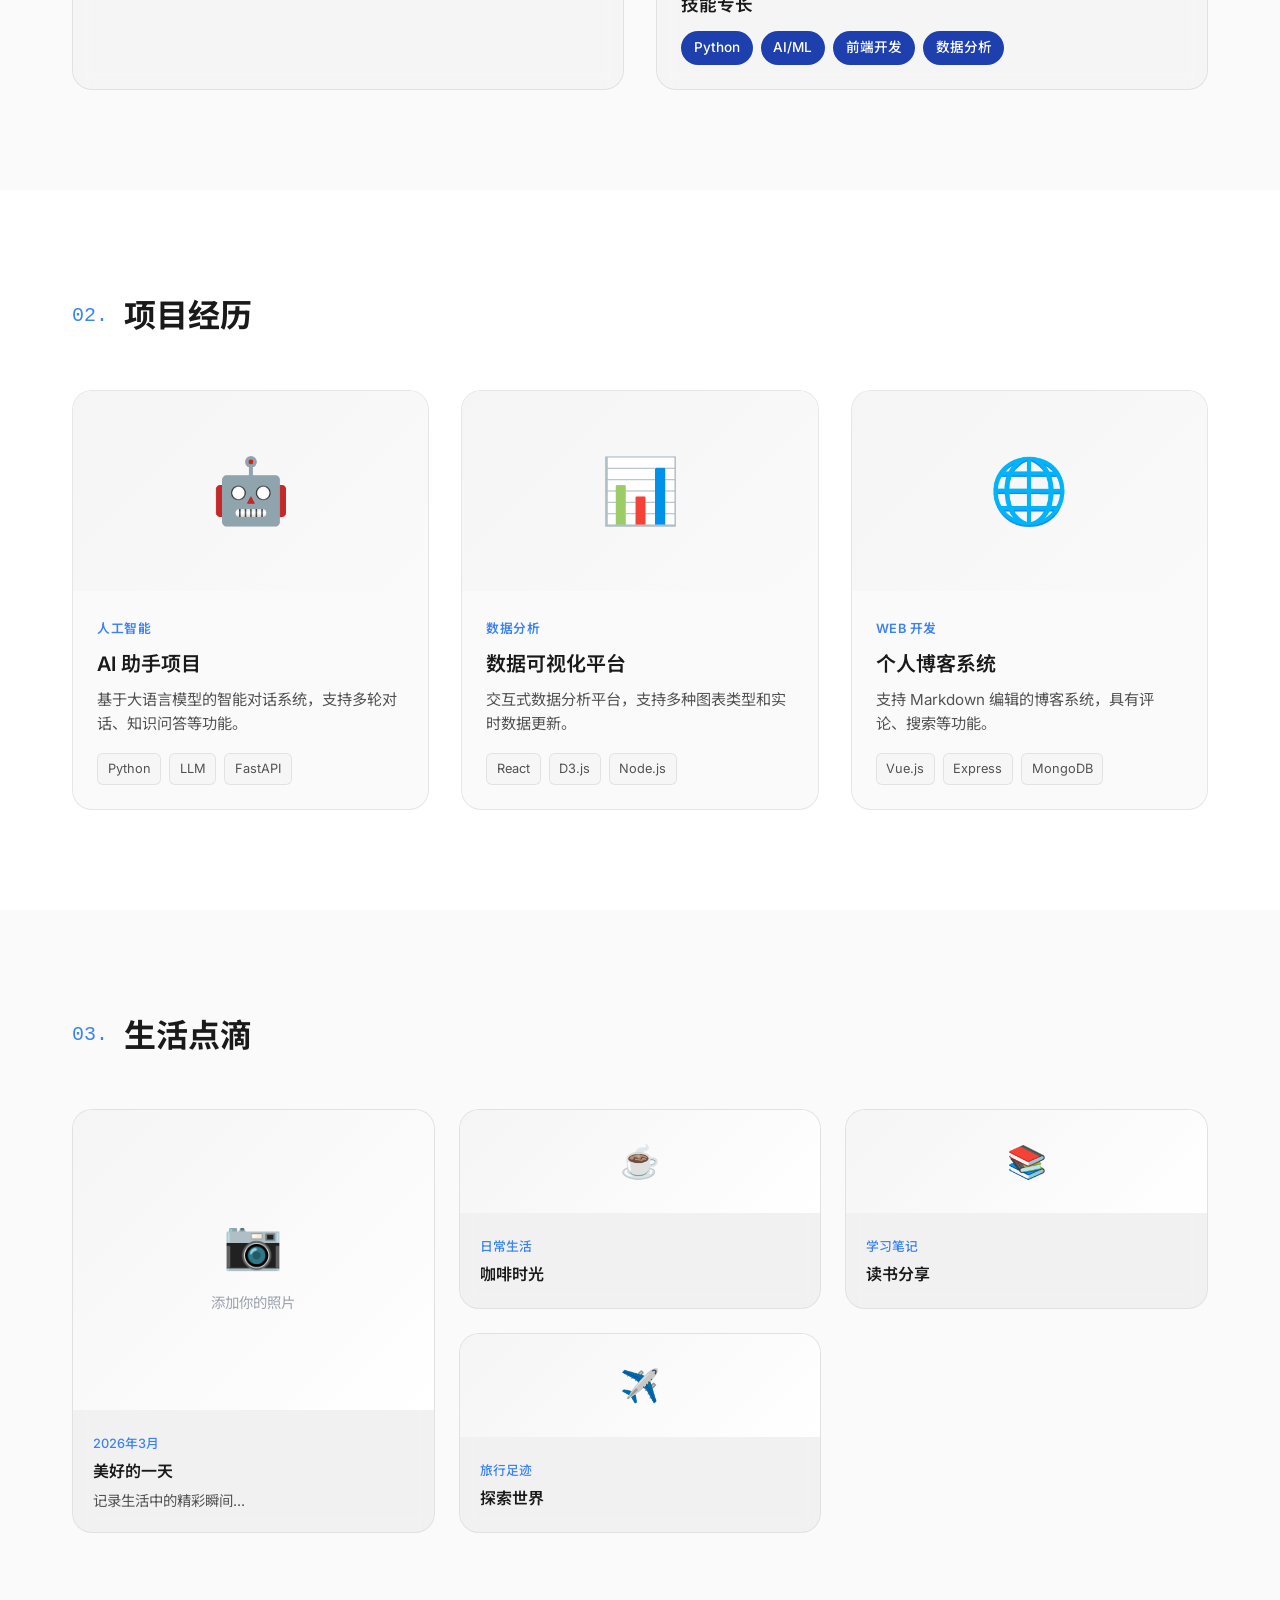
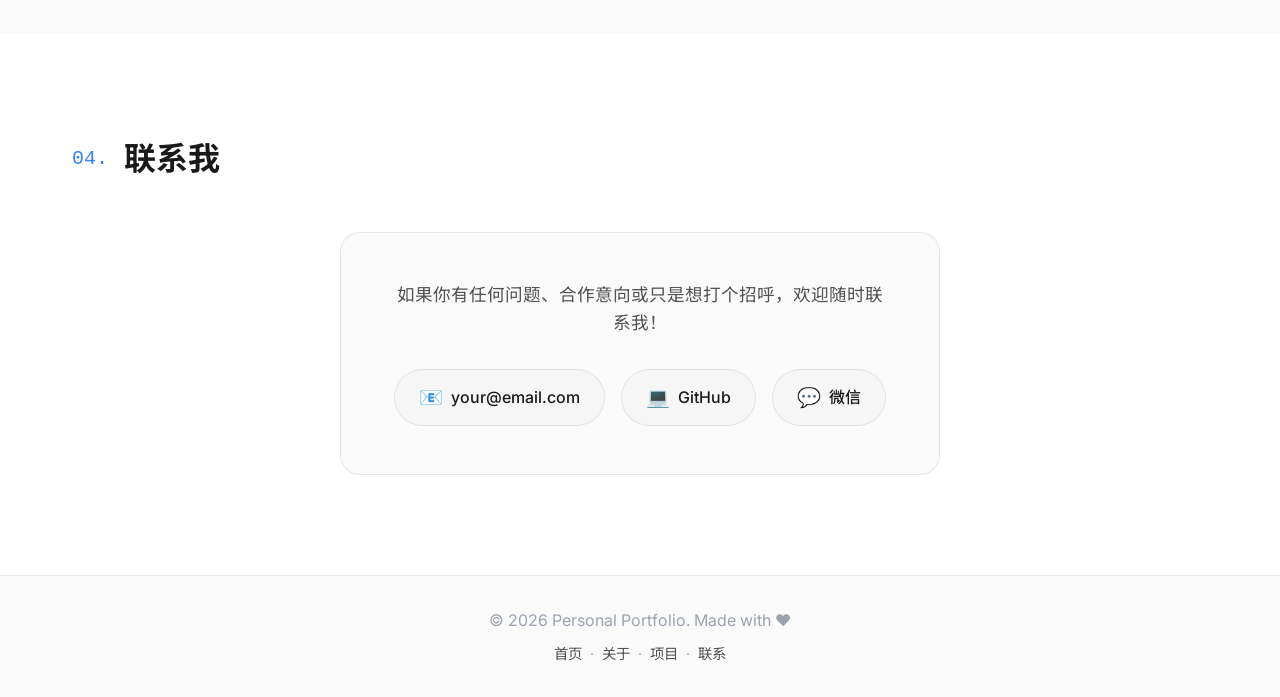
==== commit 9f5ced2d: "Update cache version for avatar" ====
--- a/index.html
+++ b/index.html
@@ -7,7 +7,7 @@
     <link rel="preconnect" href="https://fonts.googleapis.com">
     <link rel="preconnect" href="https://fonts.gstatic.com" crossorigin>
     <link href="https://fonts.googleapis.com/css2?family=Inter:wght@300;400;500;600;700&family=Noto+Sans+SC:wght@300;400;500;700&display=swap" rel="stylesheet">
-    <link rel="stylesheet" href="styles.css?v=3">
+    <link rel="stylesheet" href="styles.css?v=4">
 </head>
 <body>
     <!-- 导航栏 -->
@@ -38,7 +38,7 @@
             <div class="avatar-container">
                 <div class="avatar-ring"></div>
                 <div class="avatar">
-                    <img src="avatar-shiba.svg" alt="Shiba Avatar" class="avatar-img">
+                    <img src="avatar-shiba.svg?v=2" alt="Shiba Avatar" class="avatar-img">
                 </div>
             </div>
             <h1 class="hero-title">
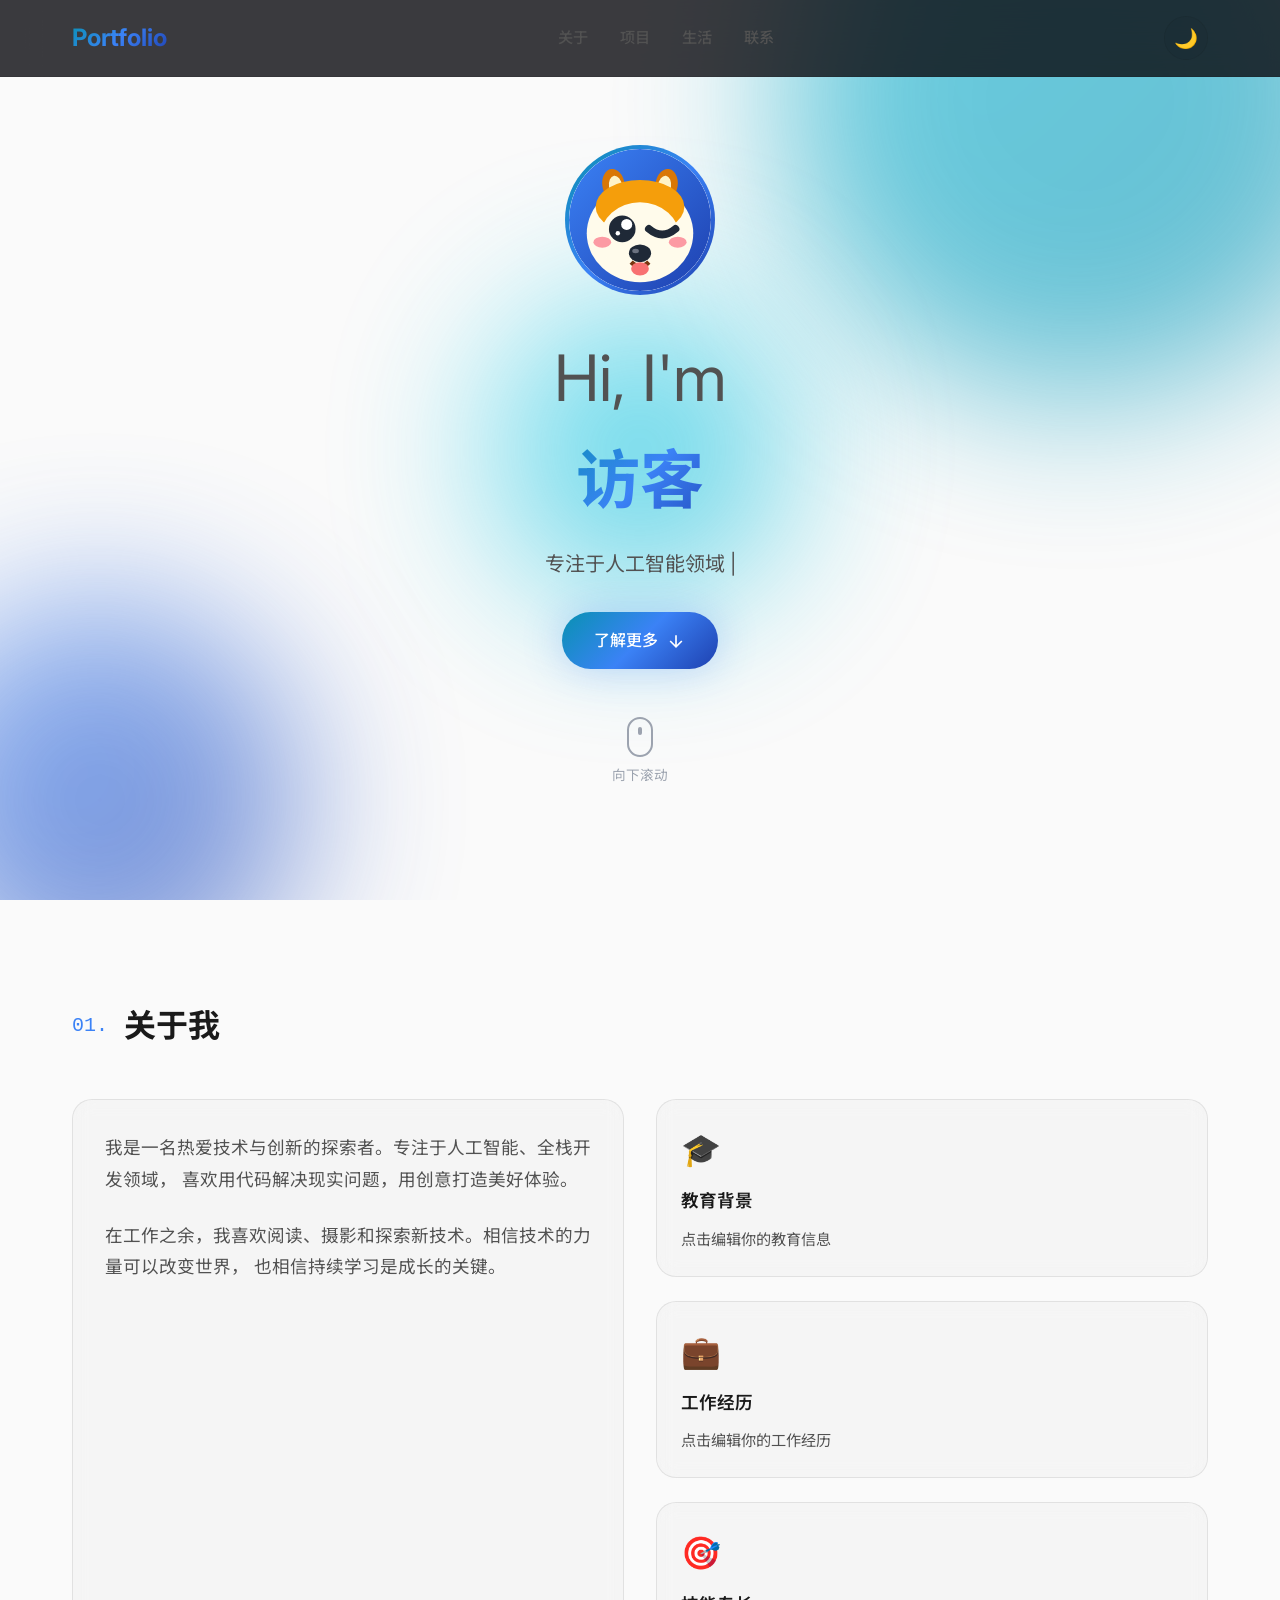
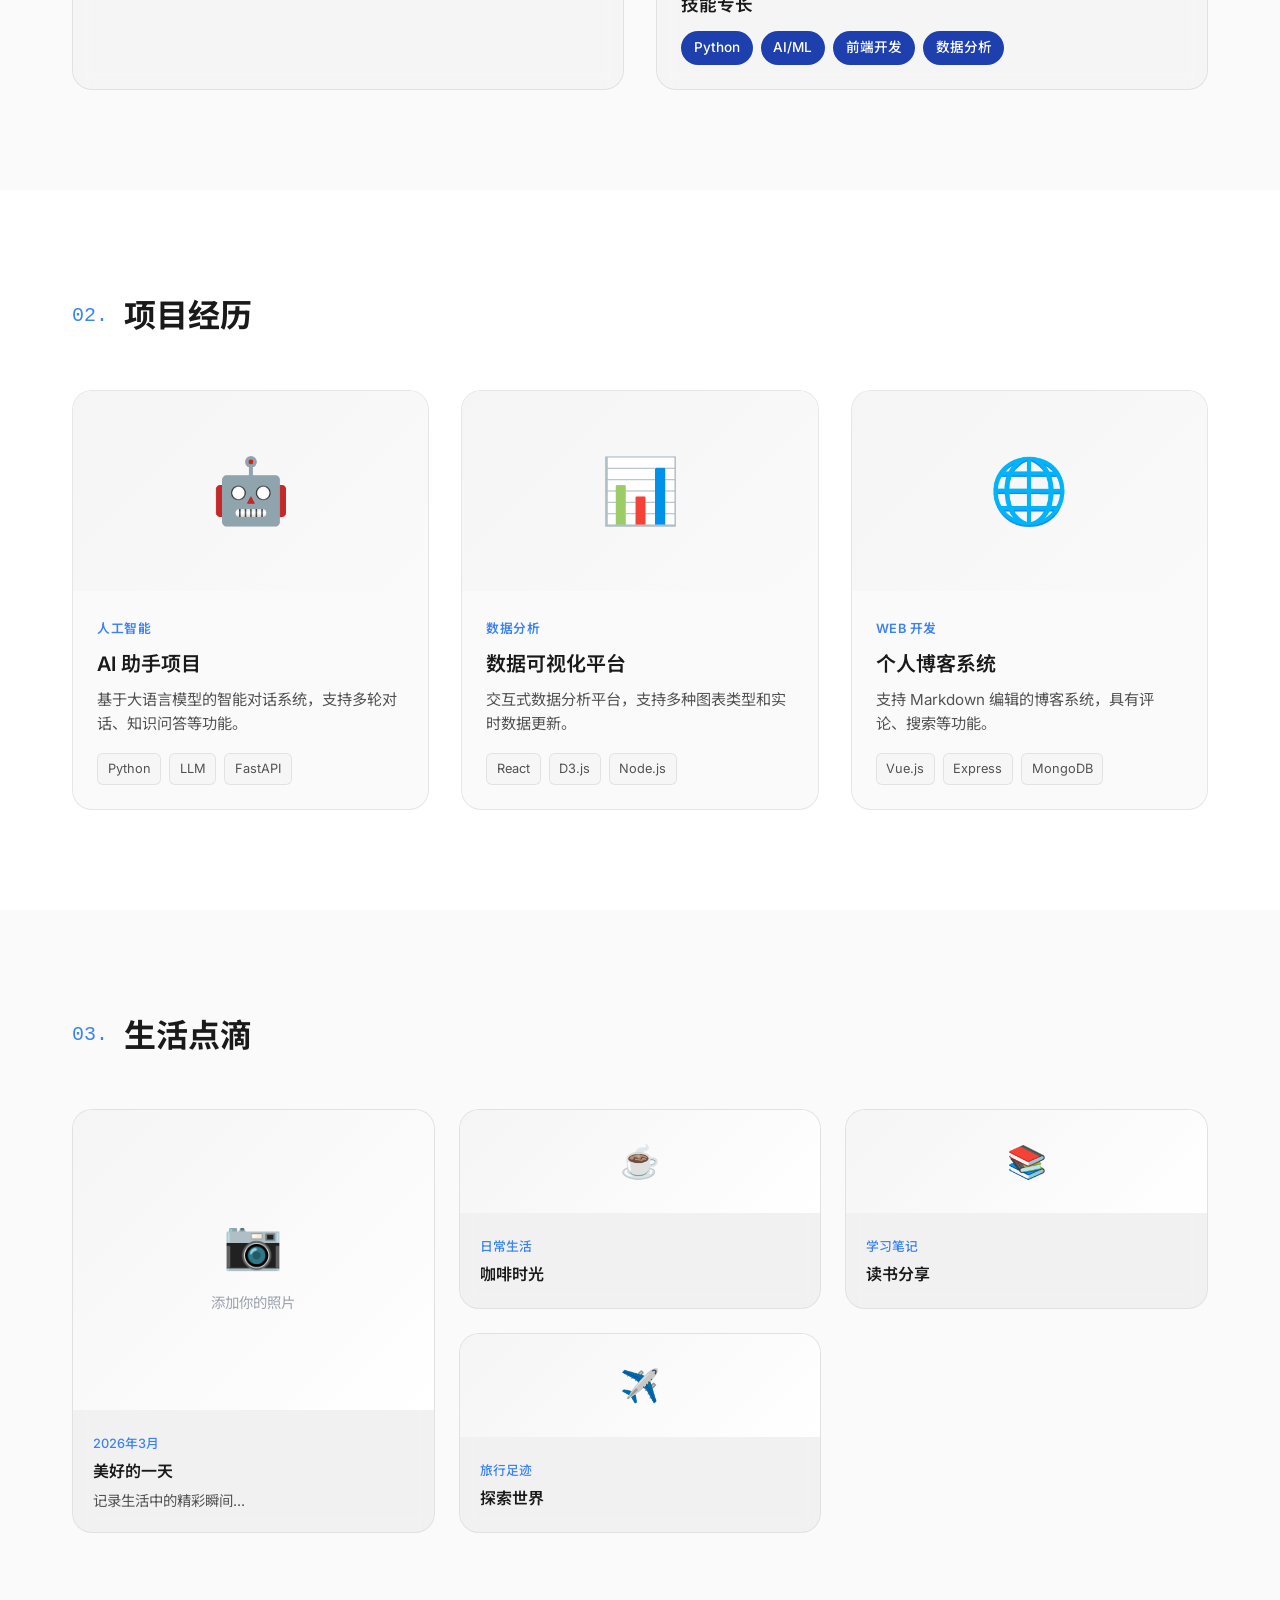
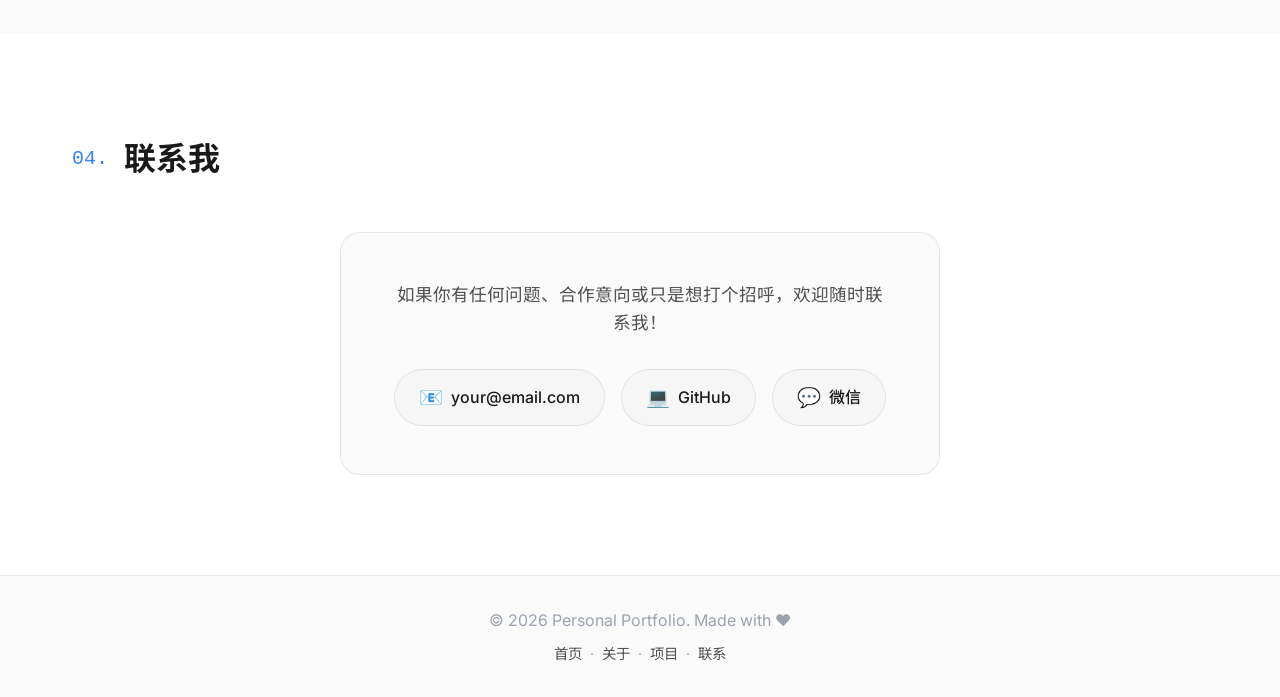
==== commit 1e3a3b62: "Further reduce ear size for better proportions" ====
--- a/index.html
+++ b/index.html
@@ -38,7 +38,7 @@
             <div class="avatar-container">
                 <div class="avatar-ring"></div>
                 <div class="avatar">
-                    <img src="avatar-shiba.svg?v=2" alt="Shiba Avatar" class="avatar-img">
+                    <img src="avatar-shiba.svg?v=3" alt="Shiba Avatar" class="avatar-img">
                 </div>
             </div>
             <h1 class="hero-title">
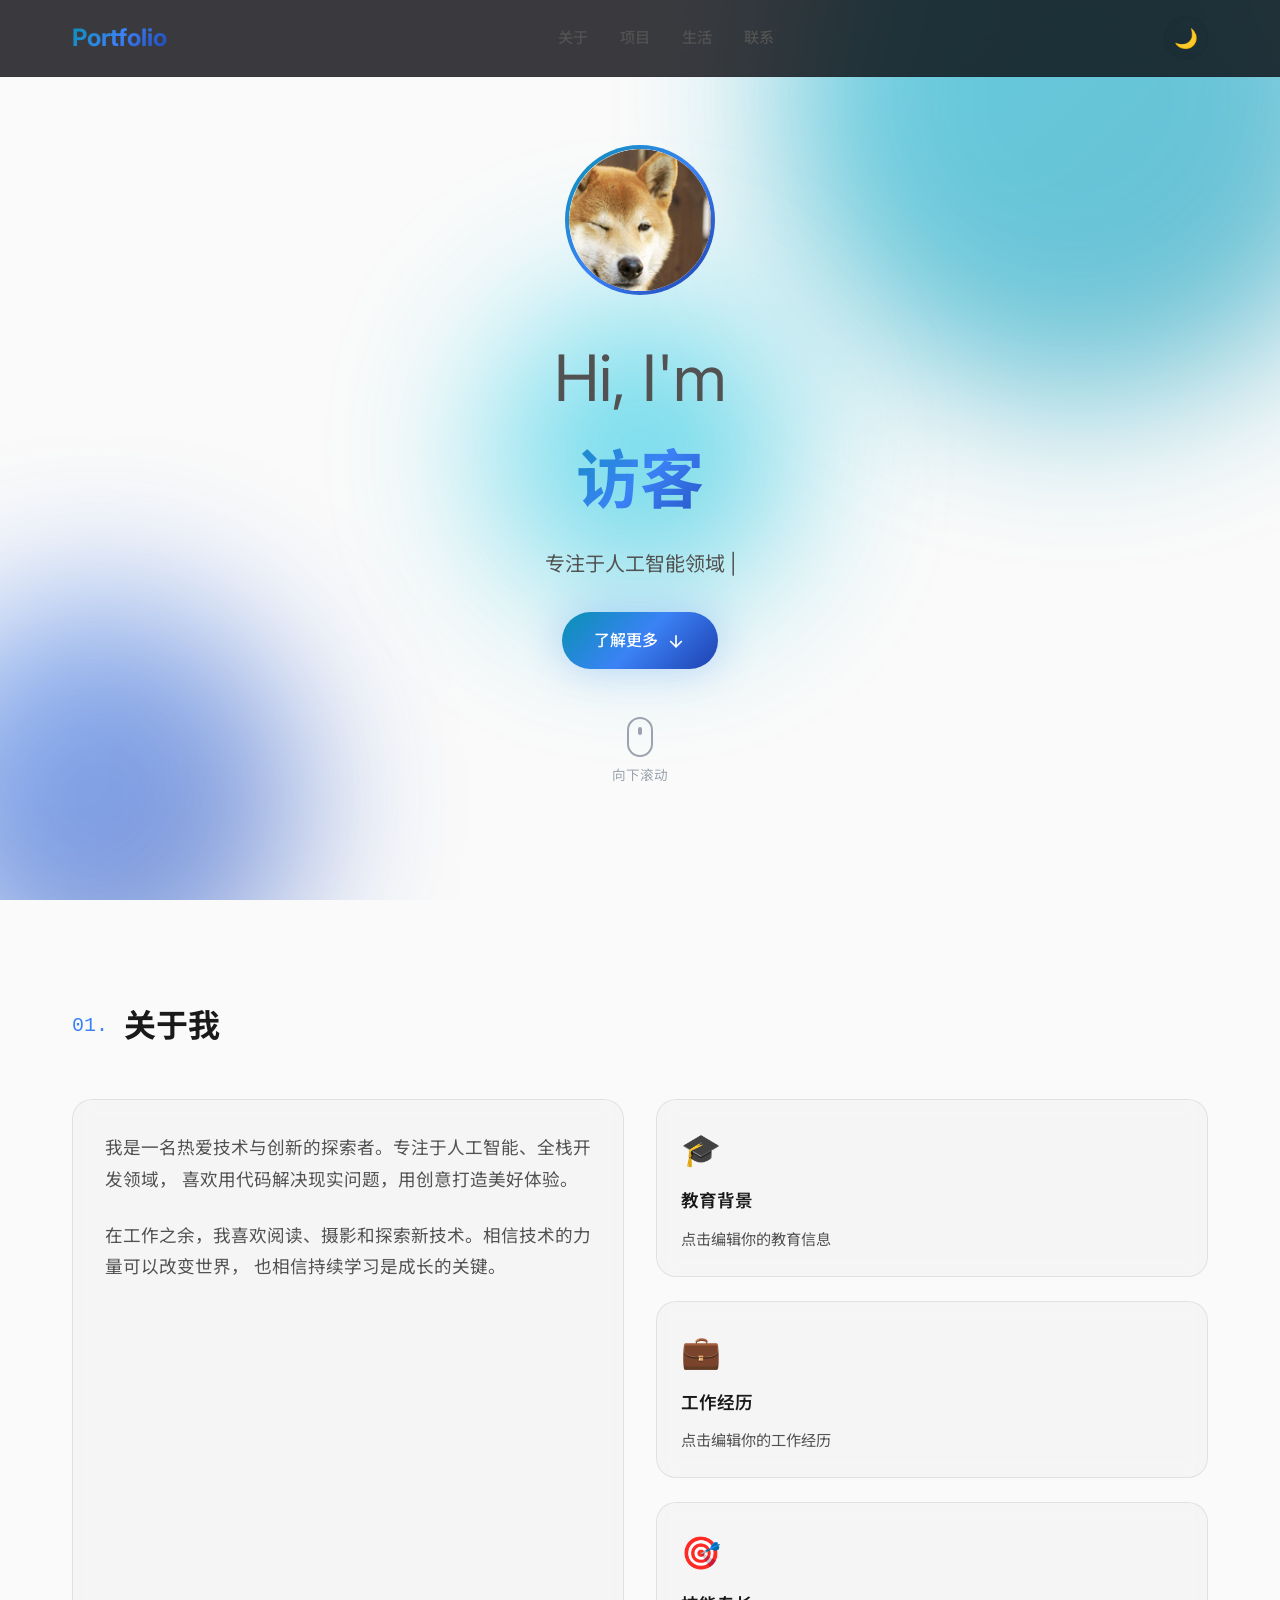
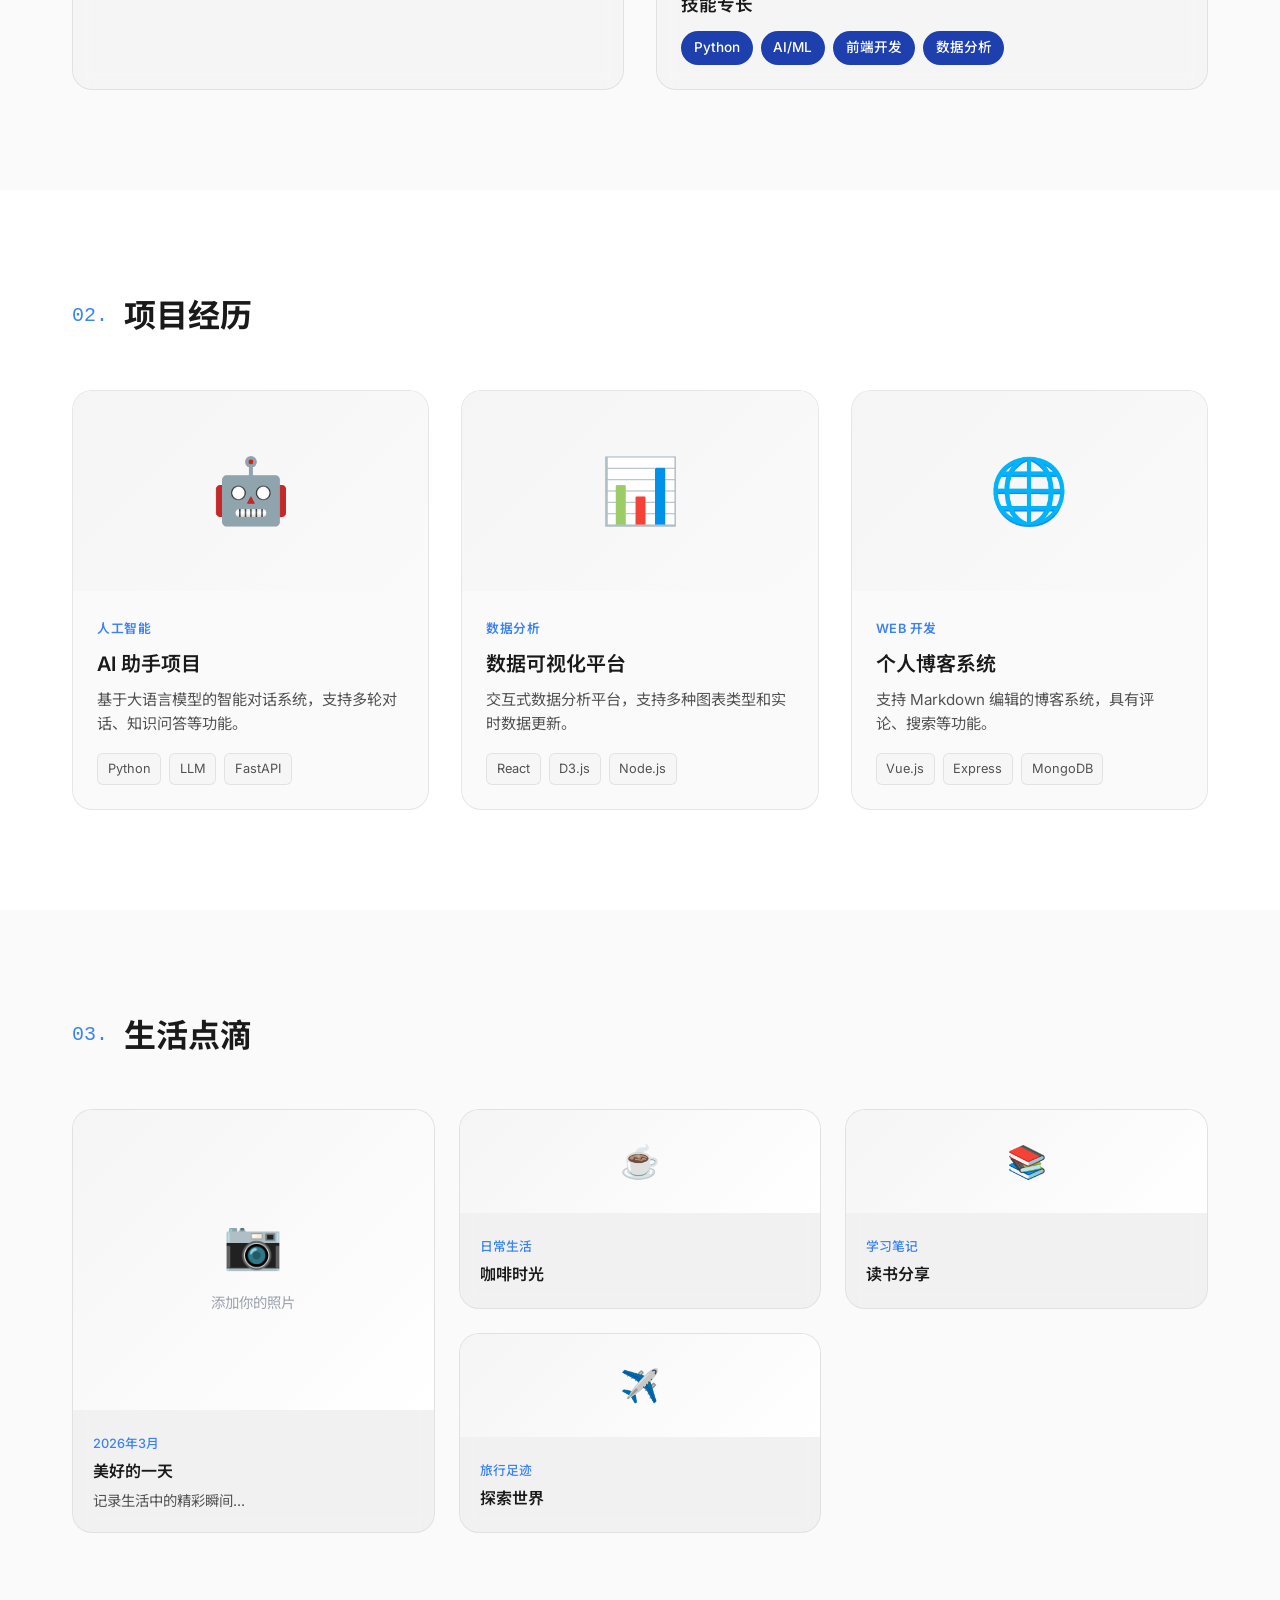
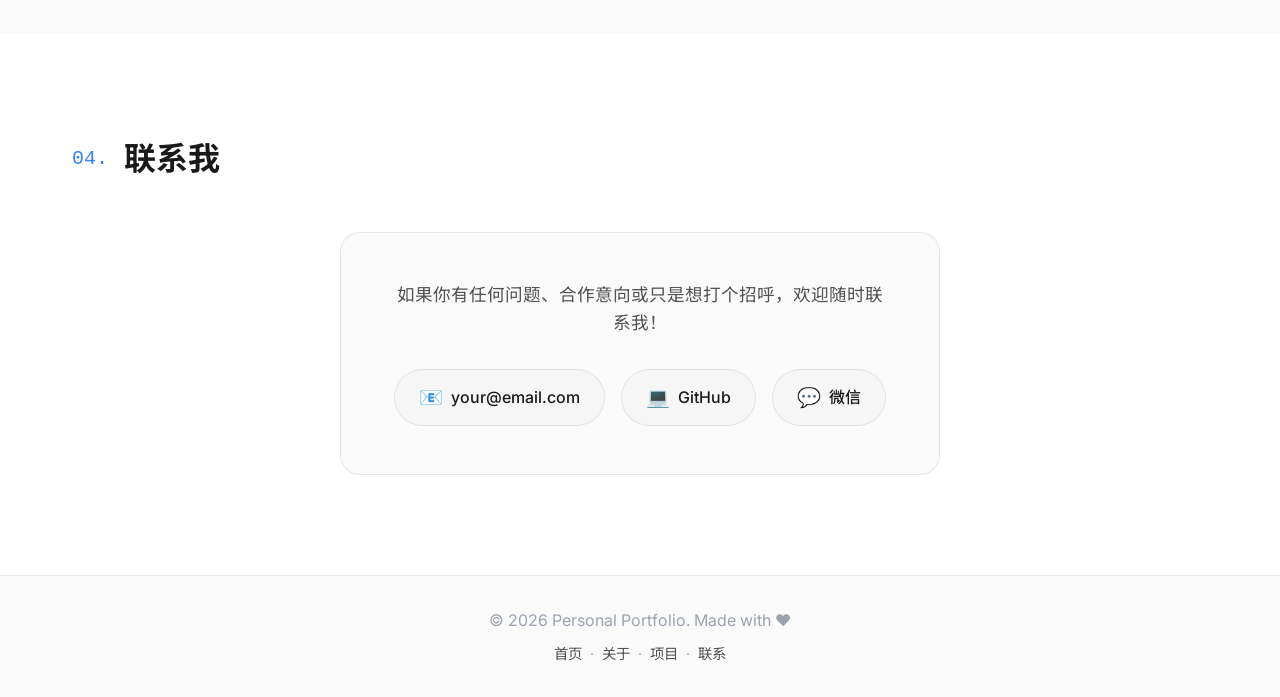
==== commit 9a891752: "Use original Shiba photo as avatar - Cropped from reference image (right side, dog head focus) - Cre" ====
--- a/index.html
+++ b/index.html
@@ -38,7 +38,7 @@
             <div class="avatar-container">
                 <div class="avatar-ring"></div>
                 <div class="avatar">
-                    <img src="avatar-shiba.svg?v=3" alt="Shiba Avatar" class="avatar-img">
+                    <img src="avatar-shiba.png?v=1" alt="Shiba Avatar" class="avatar-img">
                 </div>
             </div>
             <h1 class="hero-title">
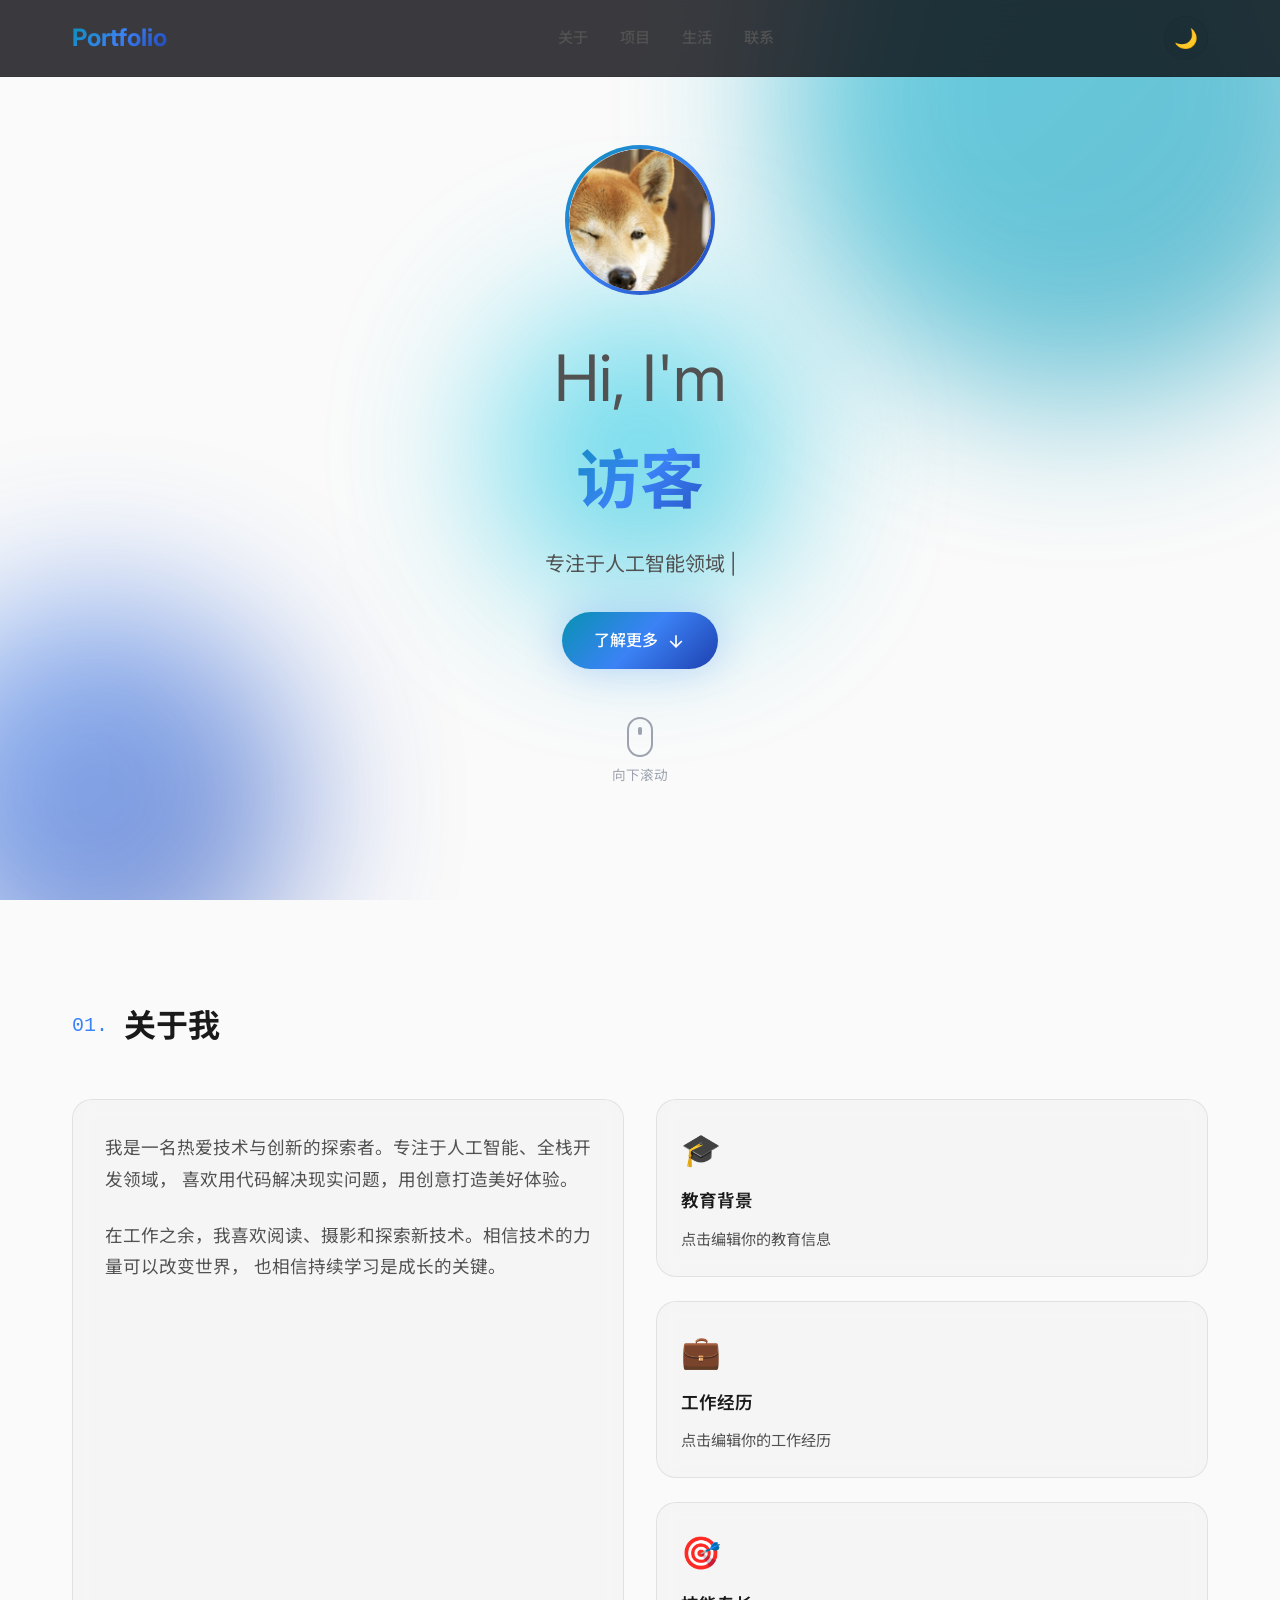
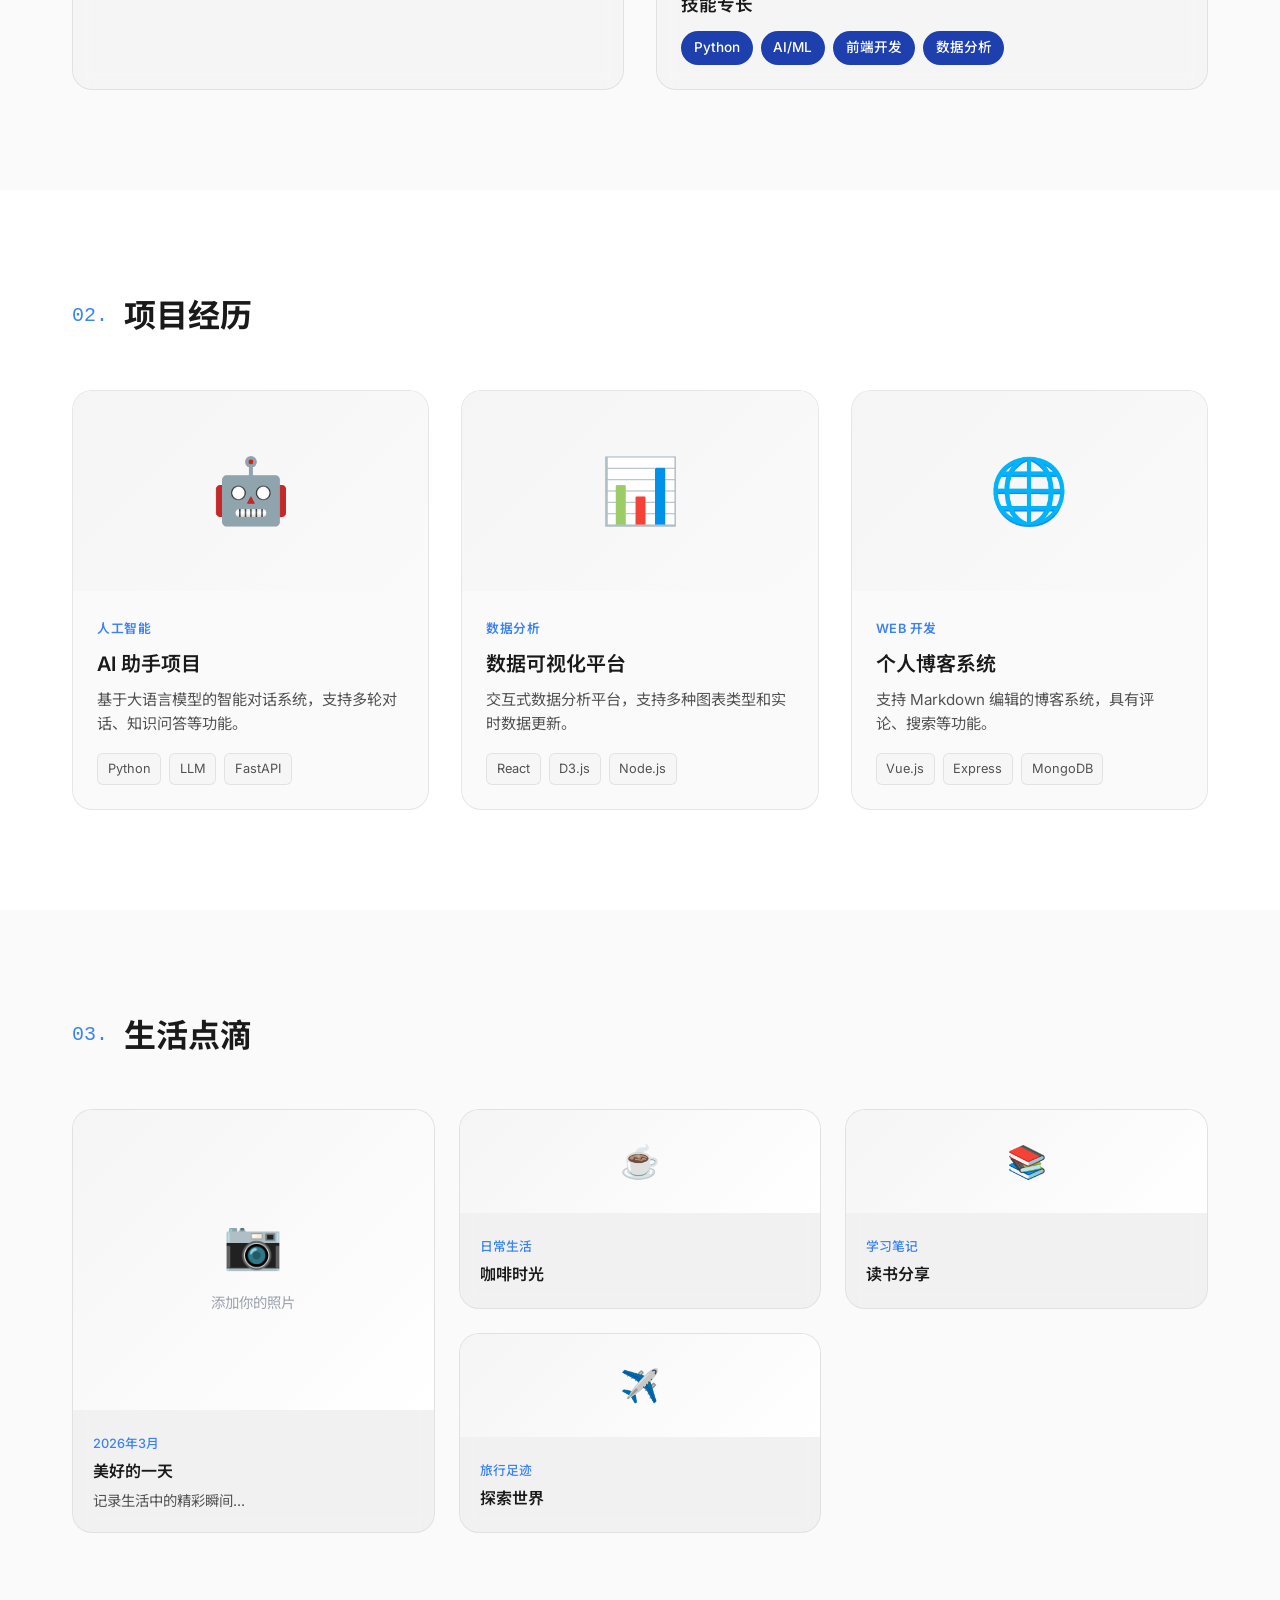
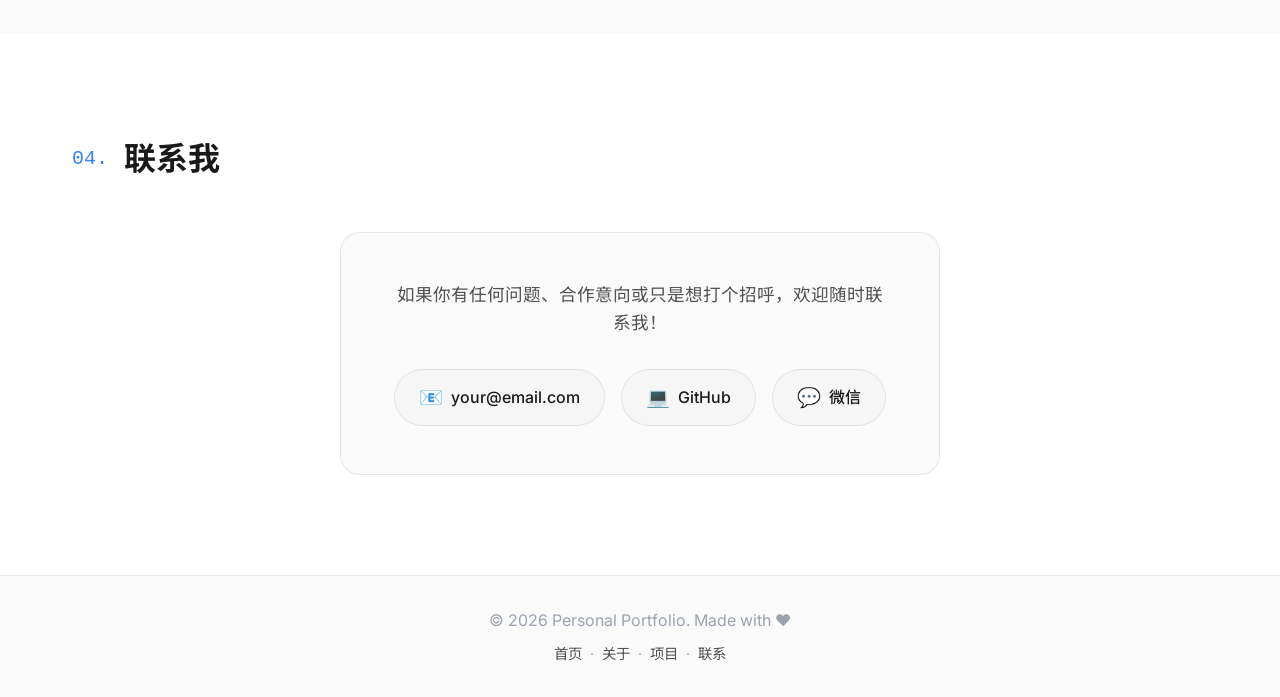
==== commit 24aa4d0b: "Re-crop Shiba photo to show complete dog head from right side" ====
--- a/index.html
+++ b/index.html
@@ -38,7 +38,7 @@
             <div class="avatar-container">
                 <div class="avatar-ring"></div>
                 <div class="avatar">
-                    <img src="avatar-shiba.png?v=1" alt="Shiba Avatar" class="avatar-img">
+                    <img src="avatar-shiba.png?v=2" alt="Shiba Avatar" class="avatar-img">
                 </div>
             </div>
             <h1 class="hero-title">
